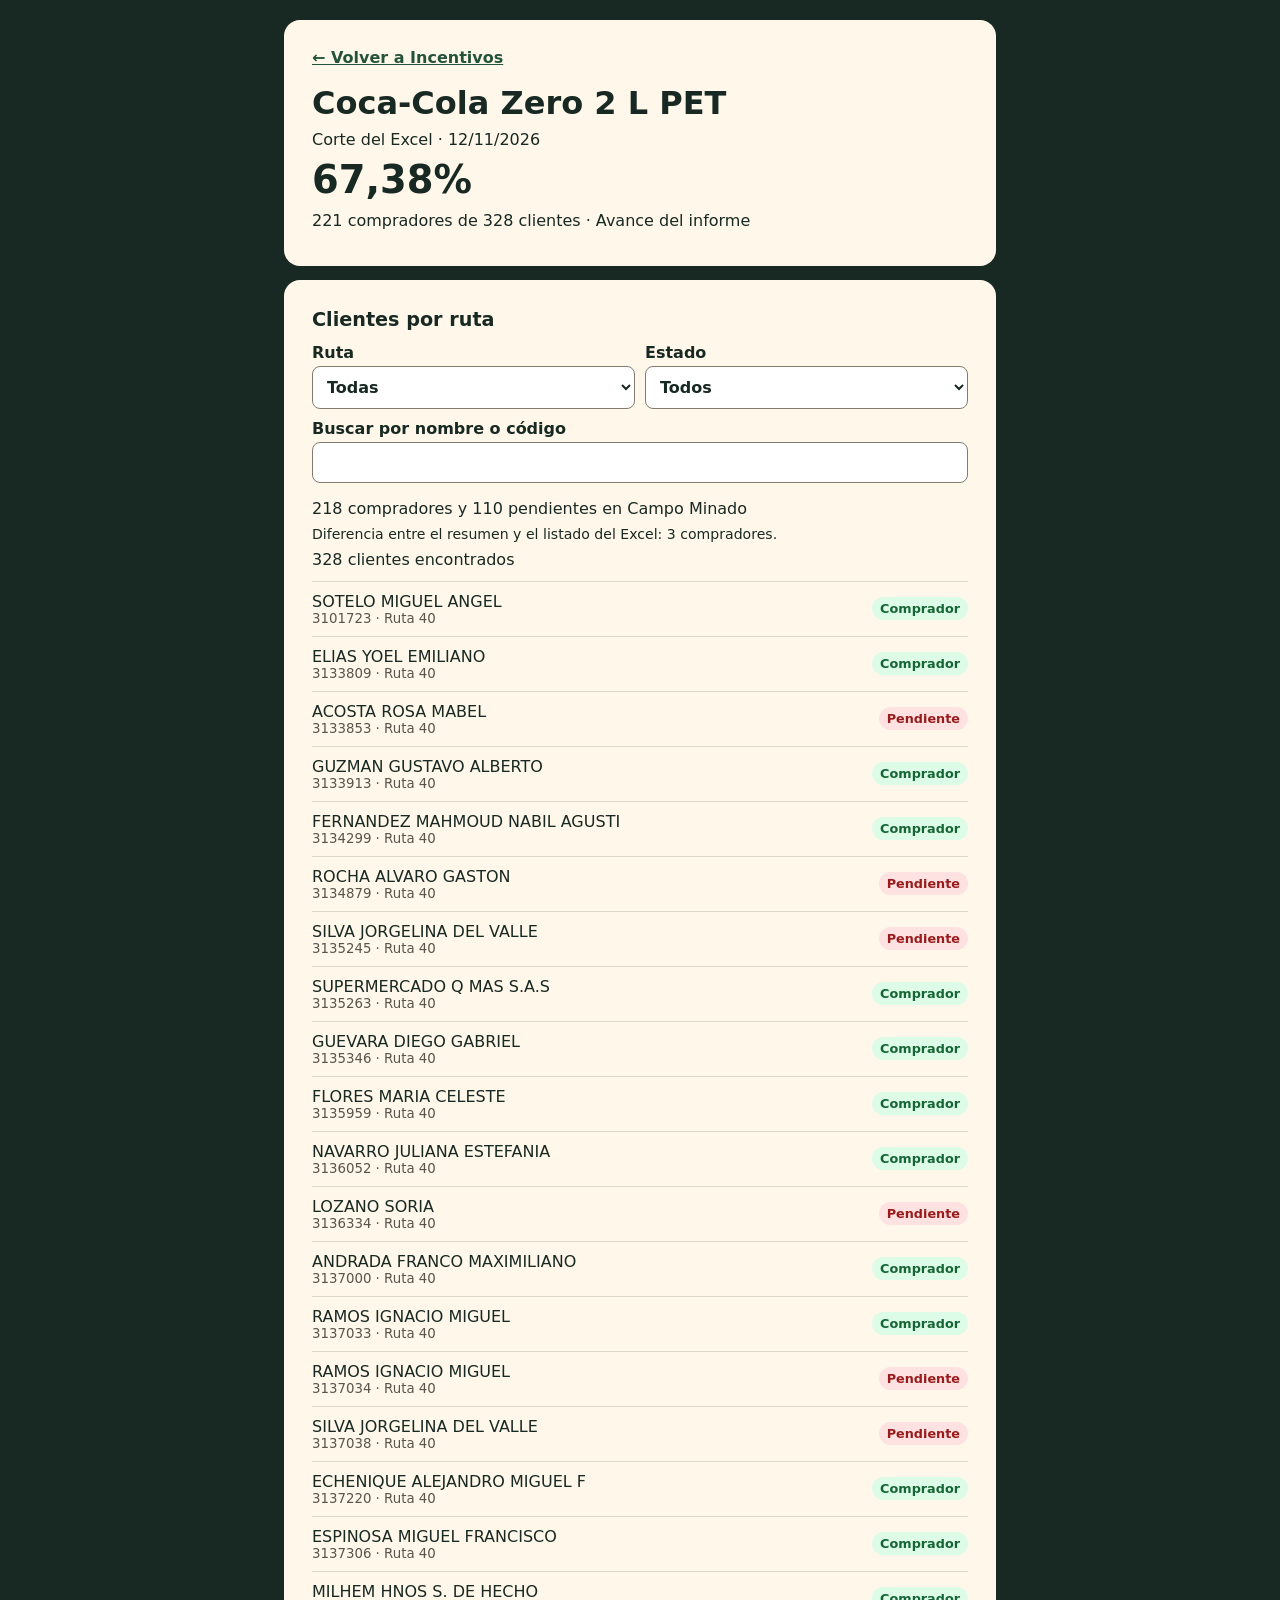
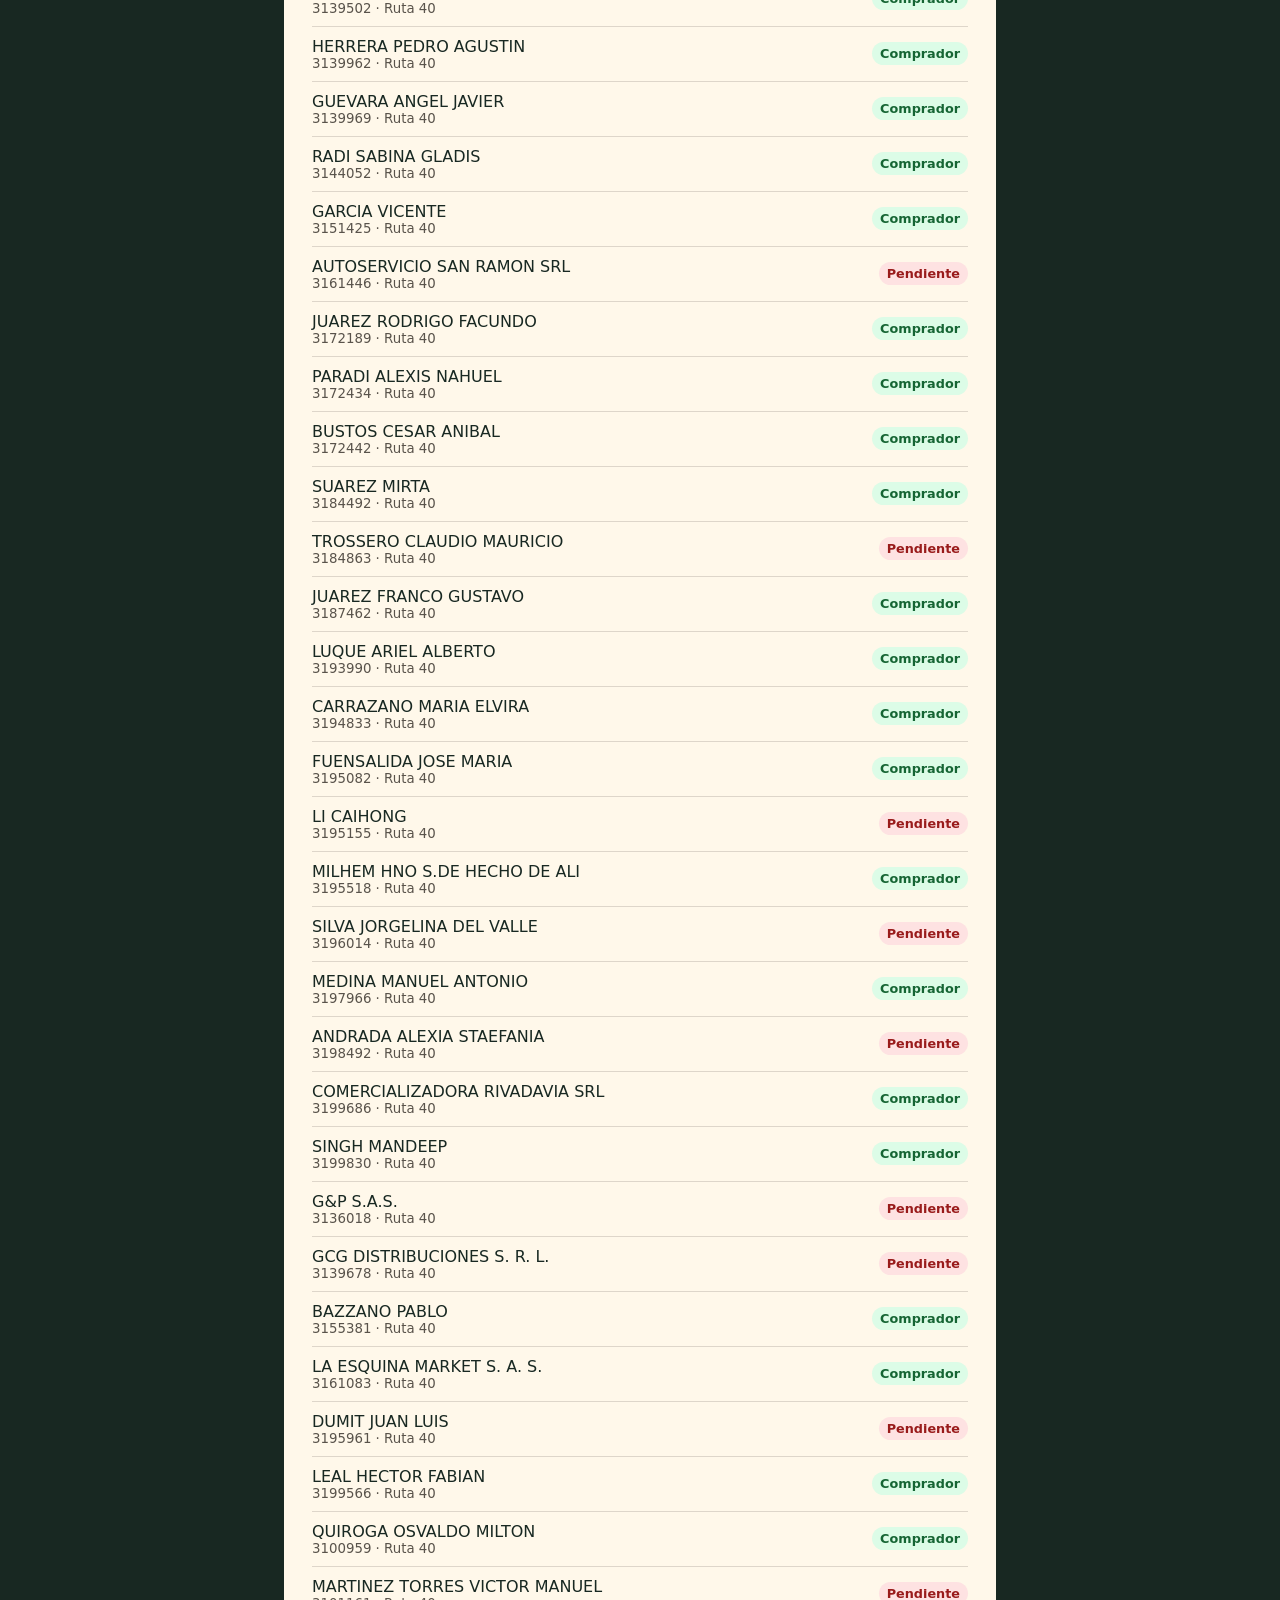
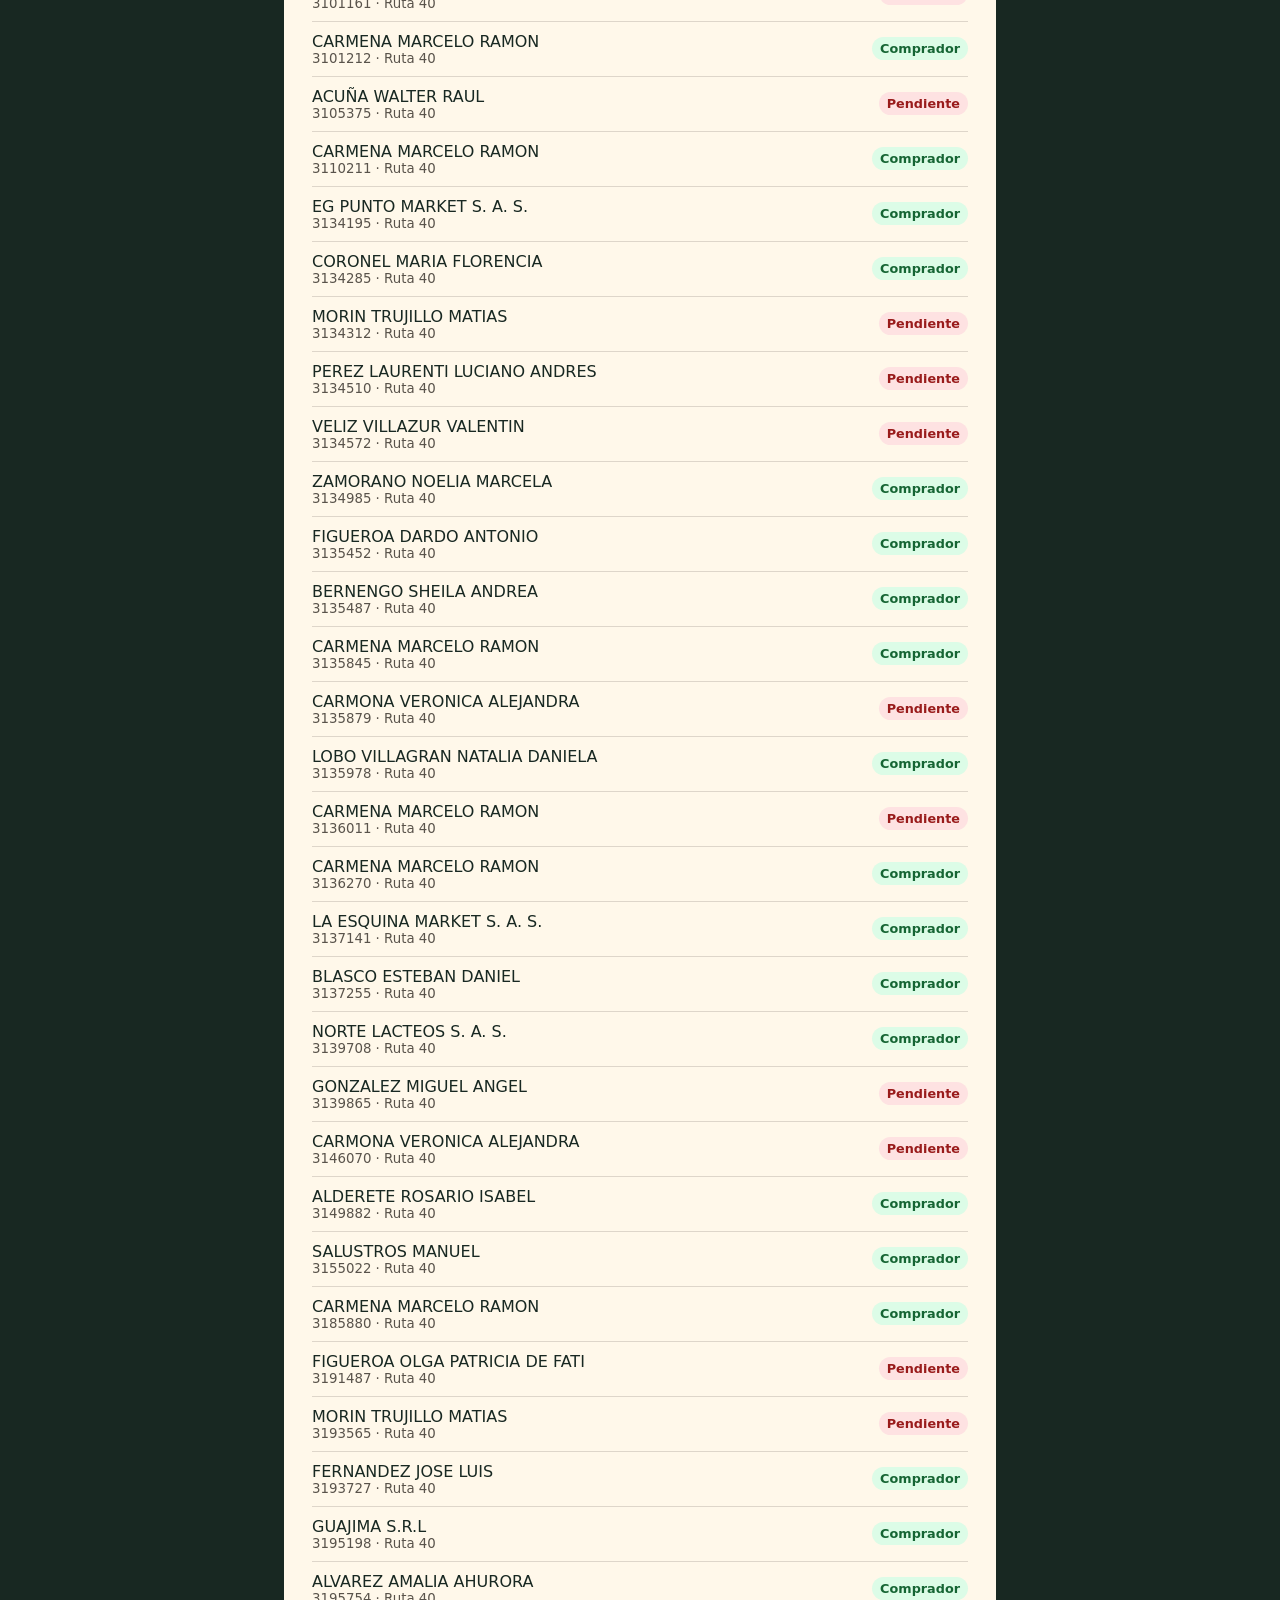
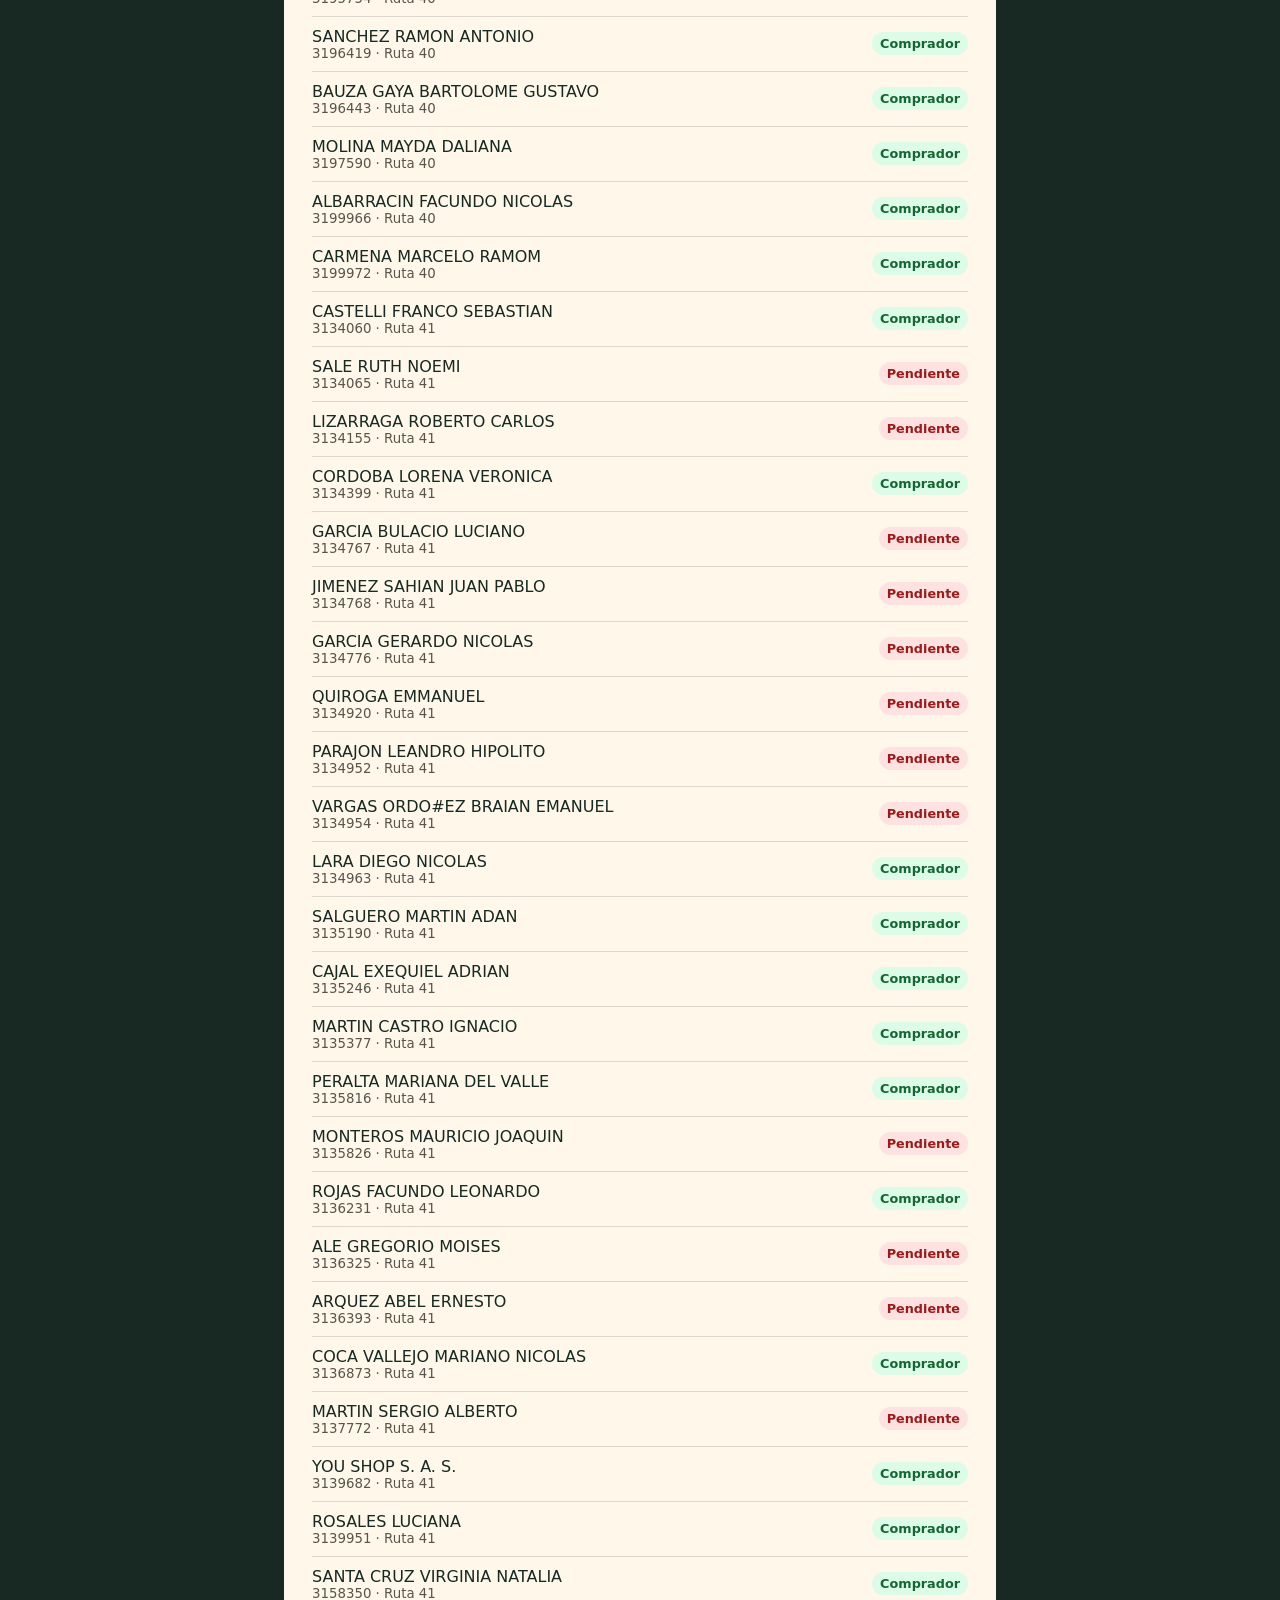
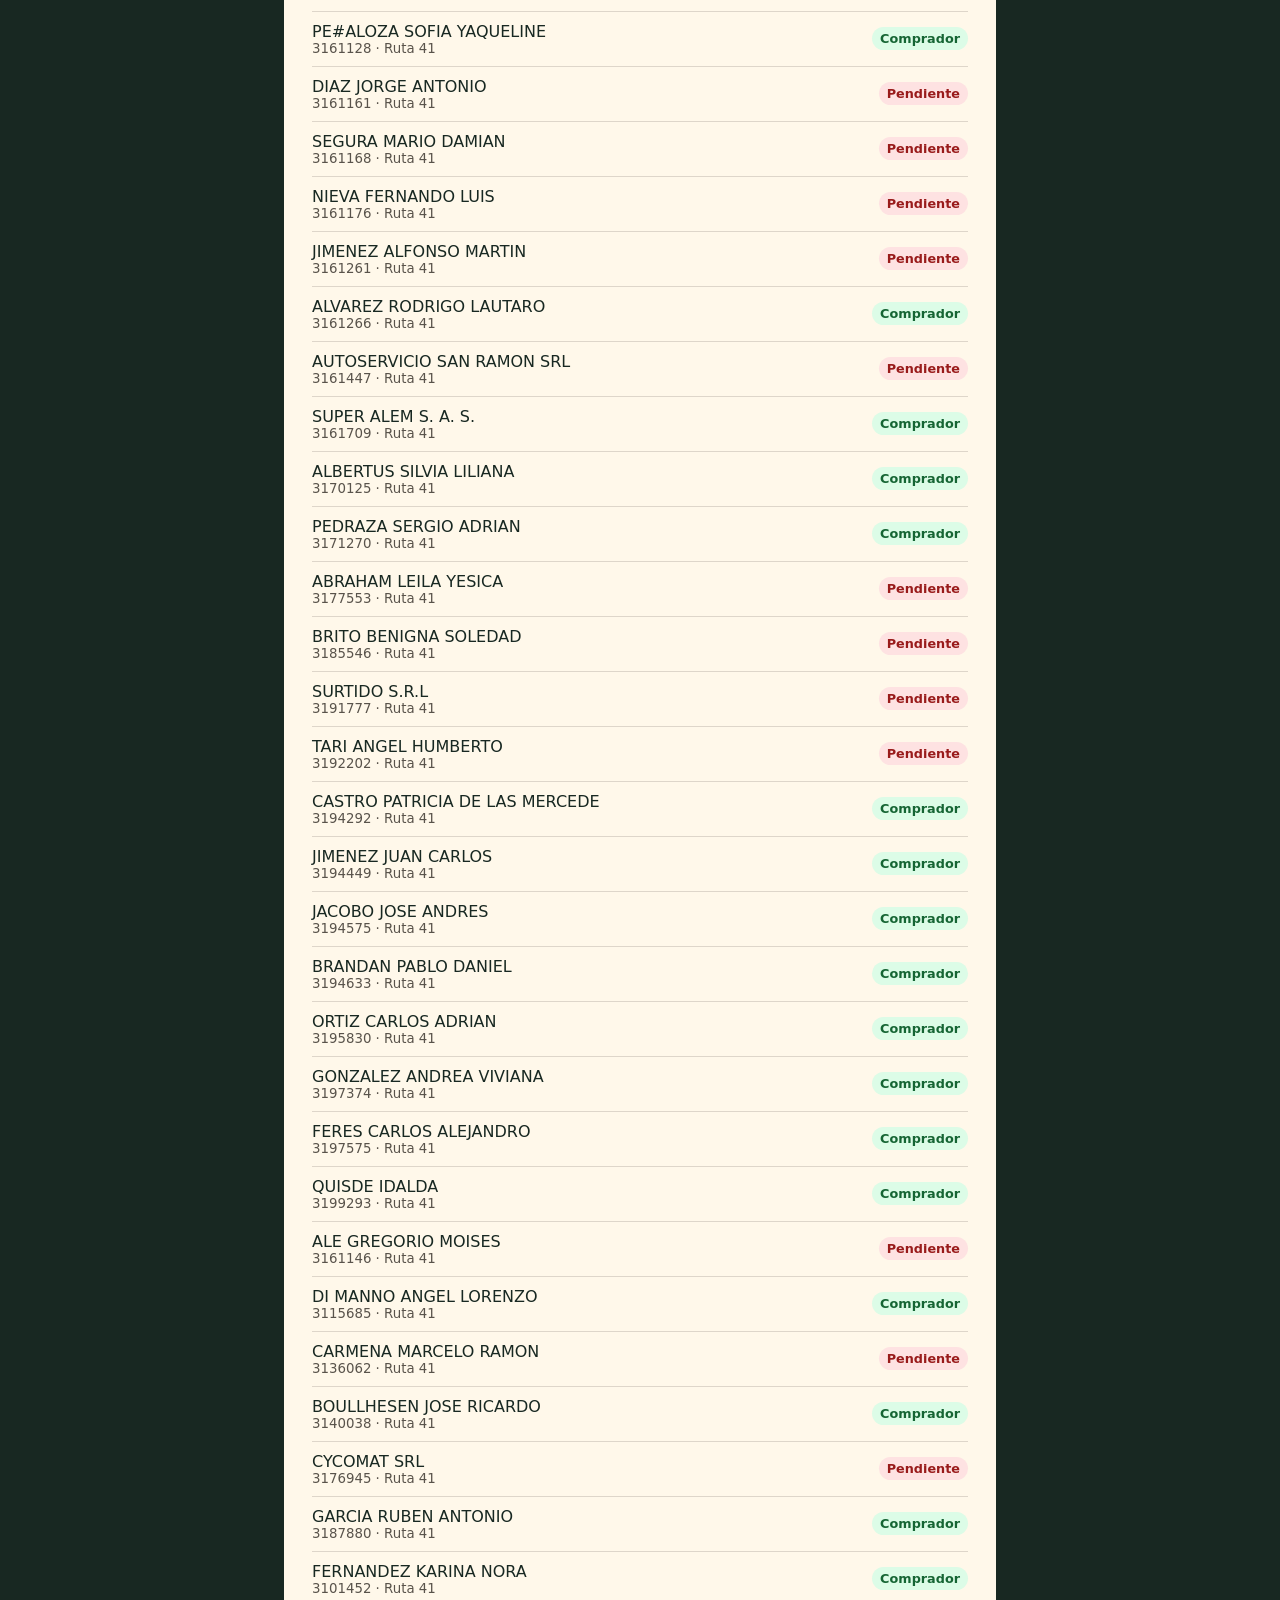
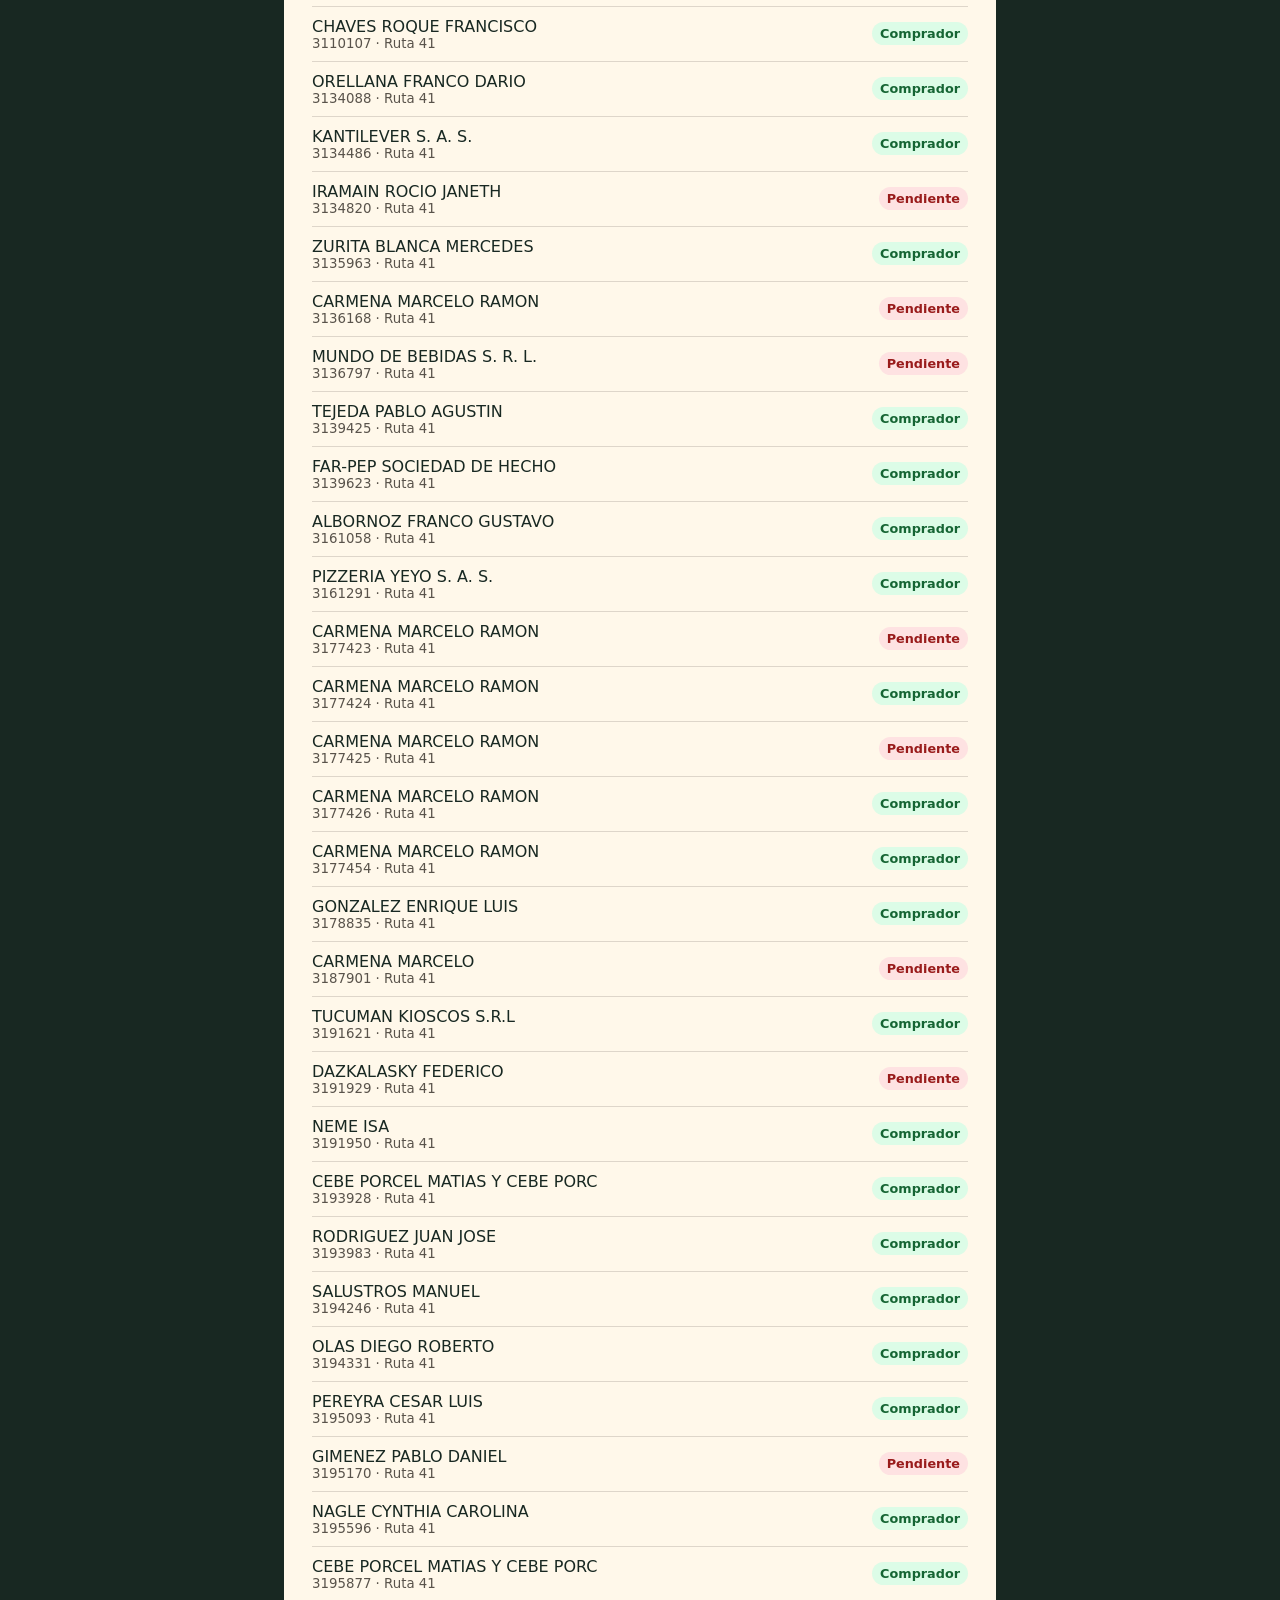
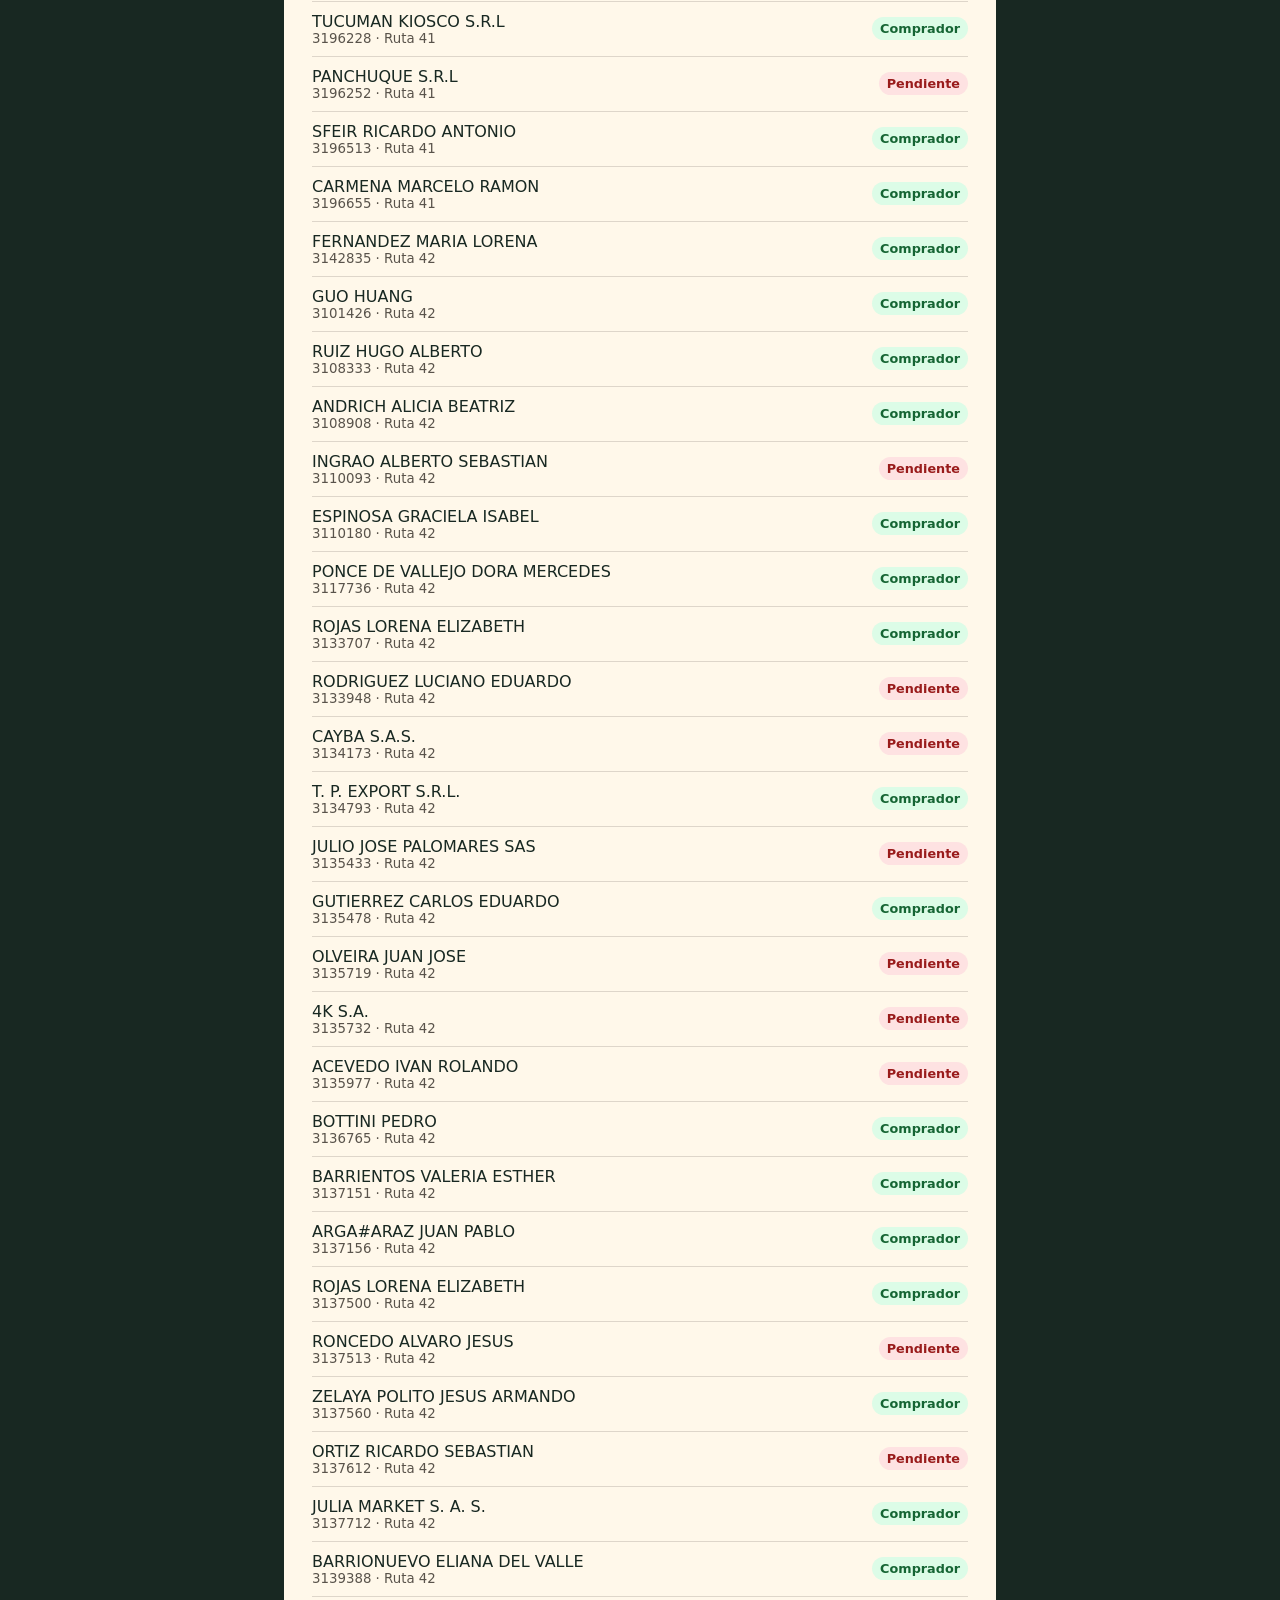
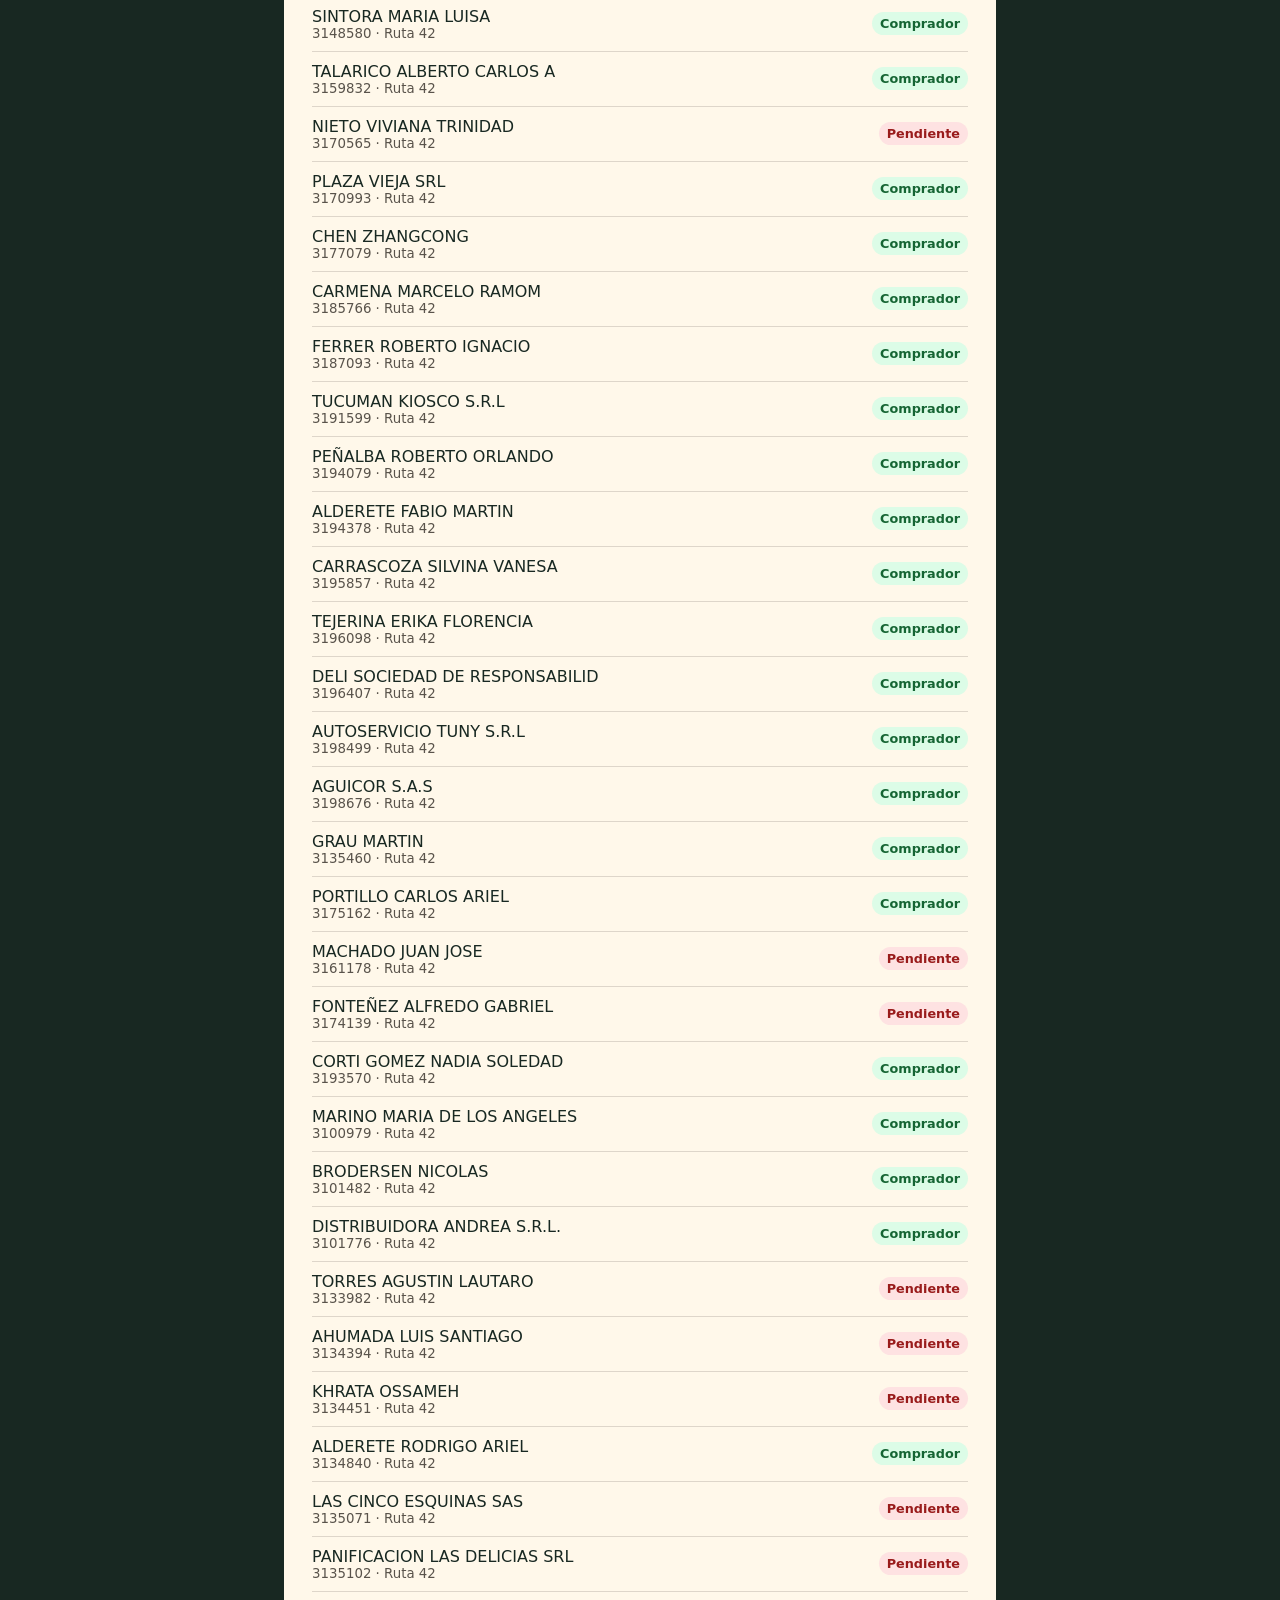
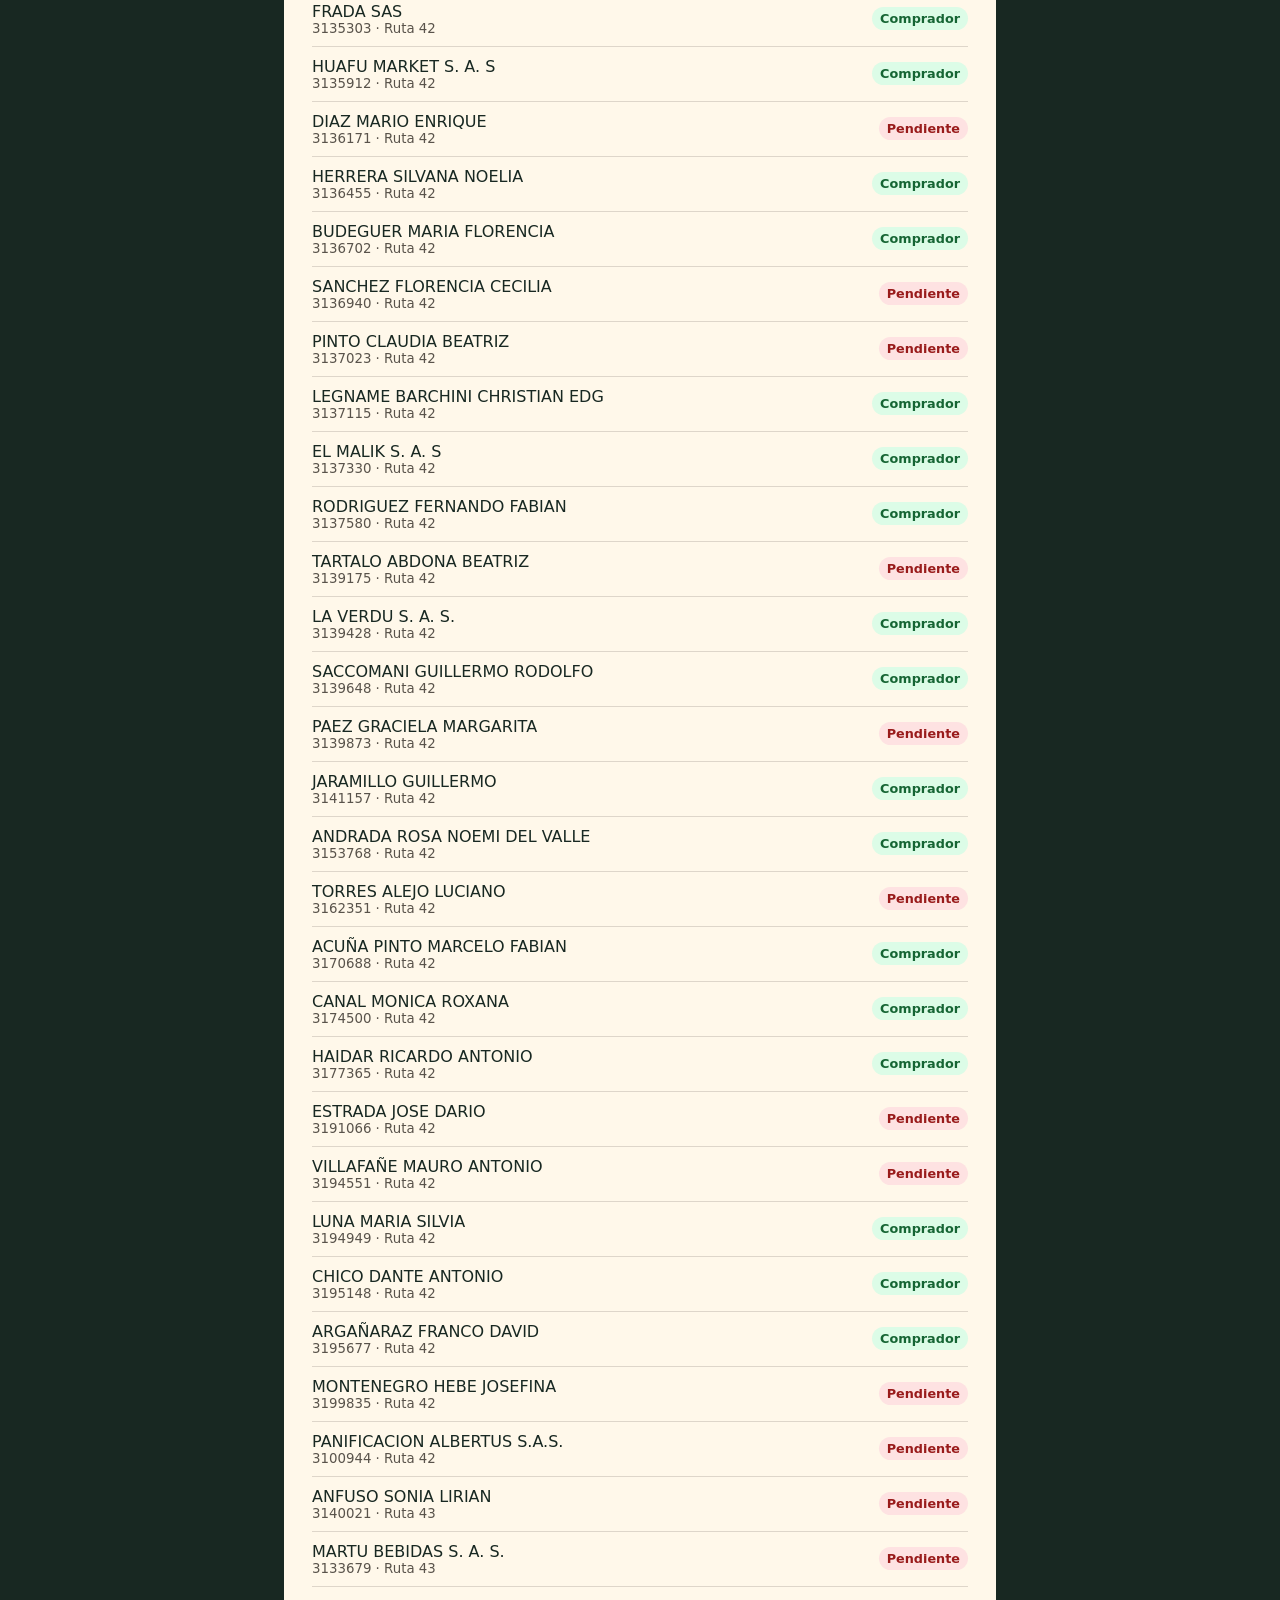
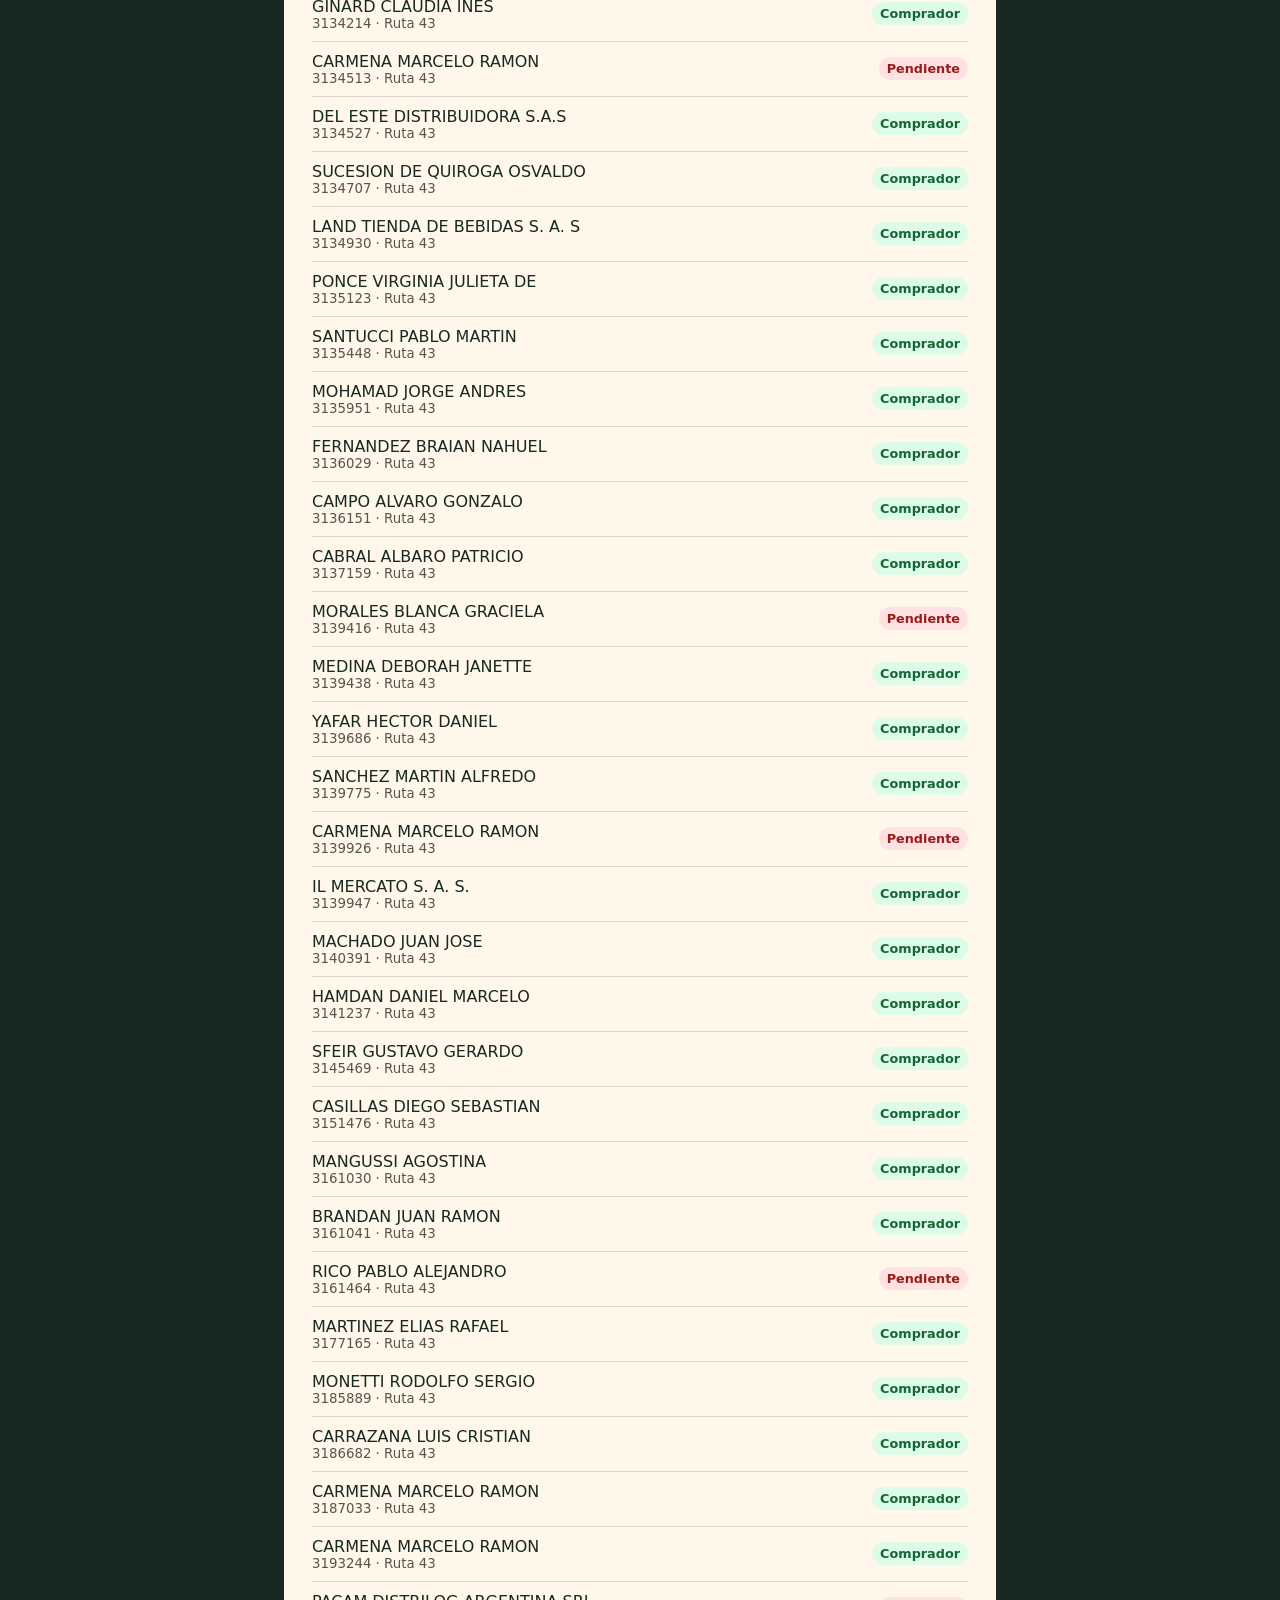
==== cobertura-zero.html @ 15b9c6be "Agregar cobertura Coca-Cola Zero 2 L PET por ruta y cliente" ====
<!doctype html>
<html lang="es-AR">
<head>
<meta charset="utf-8">
<meta name="viewport" content="width=device-width, initial-scale=1">
<title>Cobertura Coca-Cola Zero 2 L PET</title>
<meta name="theme-color" content="#182822">
<style>
* { box-sizing: border-box; }
body { margin: 0; background: #182822; color: #182822; font: 16px system-ui, sans-serif; }
main { max-width: 740px; margin: auto; padding: 20px 14px; }
header, section { padding: clamp(16px, 4vw, 28px); border-radius: 16px; background: #fff8ea; margin-bottom: 14px; }
a { color: #24533b; font-weight: 700; }
h1 { margin: 18px 0 6px; line-height: 1.15; }
h2 { margin: 0 0 12px; font-size: 1.2rem; }
p { margin: 8px 0; }
#coverage { font-size: 2.4rem; line-height: 1.2; font-weight: 800; }
.filters { display: grid; grid-template-columns: 1fr 1fr; gap: 10px; margin-bottom: 16px; }
label { display: grid; gap: 4px; font-weight: 600; min-width: 0; }
.search { grid-column: 1 / -1; }
select, input { width: 100%; border: 1px solid #817b70; border-radius: 8px; padding: 10px; background: white; font: inherit; color: inherit; }
ul { padding: 0; margin: 12px 0 0; list-style: none; }
li { display: flex; align-items: center; justify-content: space-between; gap: 8px; padding: 10px 0; border-top: 1px solid #ded6ca; overflow-wrap: anywhere; }
small { display: block; color: #59534b; }
li strong { padding: 4px 8px; border-radius: 20px; font-size: .8rem; }
.buyer { color: #166534; background: #dcfce7; }
.pending { color: #991b1b; background: #fee2e2; }
#difference { font-size: .88rem; }
</style>
</head>
<body>
<main>
<header>
  <a href="./">← Volver a Incentivos</a>
  <h1>Coca-Cola Zero 2 L PET</h1>
  <p id="cutoff"></p>
  <div id="coverage" aria-live="polite"></div>
  <p id="summary"></p>
</header>
<section aria-labelledby="clients-title">
  <h2 id="clients-title">Clientes por ruta</h2>
  <div class="filters">
    <label>Ruta <select id="route"><option value="">Todas</option></select></label>
    <label>Estado <select id="status"><option value="">Todos</option><option value="1">Compradores</option><option value="0">Pendientes</option></select></label>
    <label class="search">Buscar por nombre o código <input id="search" type="search"></label>
  </div>
  <p id="detail"></p>
  <p id="difference"></p>
  <p id="matches" role="status"></p>
  <ul id="clients"></ul>
</section>
</main>
<script type="application/json" id="report">{"corte":"12/11/2026","rutas":{"40":[82,59],"41":[86,53],"42":[81,54],"43":[79,55]},"clientes":[["40","3101723","SOTELO MIGUEL ANGEL",1],["40","3133809","ELIAS YOEL EMILIANO",1],["40","3133853","ACOSTA ROSA MABEL",0],["40","3133913","GUZMAN GUSTAVO ALBERTO",1],["40","3134299","FERNANDEZ MAHMOUD NABIL AGUSTI",1],["40","3134879","ROCHA ALVARO GASTON",0],["40","3135245","SILVA JORGELINA DEL VALLE",0],["40","3135263","SUPERMERCADO Q MAS S.A.S",1],["40","3135346","GUEVARA DIEGO GABRIEL",1],["40","3135959","FLORES MARIA CELESTE",1],["40","3136052","NAVARRO JULIANA ESTEFANIA",1],["40","3136334","LOZANO SORIA",0],["40","3137000","ANDRADA FRANCO MAXIMILIANO",1],["40","3137033","RAMOS IGNACIO MIGUEL",1],["40","3137034","RAMOS IGNACIO MIGUEL",0],["40","3137038","SILVA JORGELINA DEL VALLE",0],["40","3137220","ECHENIQUE ALEJANDRO MIGUEL F",1],["40","3137306","ESPINOSA MIGUEL FRANCISCO",1],["40","3139502","MILHEM HNOS S. DE HECHO",1],["40","3139962","HERRERA PEDRO AGUSTIN",1],["40","3139969","GUEVARA ANGEL JAVIER",1],["40","3144052","RADI SABINA GLADIS",1],["40","3151425","GARCIA VICENTE",1],["40","3161446","AUTOSERVICIO SAN RAMON SRL",0],["40","3172189","JUAREZ RODRIGO FACUNDO",1],["40","3172434","PARADI ALEXIS NAHUEL",1],["40","3172442","BUSTOS CESAR ANIBAL",1],["40","3184492","SUAREZ MIRTA",1],["40","3184863","TROSSERO CLAUDIO MAURICIO",0],["40","3187462","JUAREZ FRANCO GUSTAVO",1],["40","3193990","LUQUE ARIEL ALBERTO",1],["40","3194833","CARRAZANO MARIA ELVIRA",1],["40","3195082","FUENSALIDA JOSE MARIA",1],["40","3195155","LI CAIHONG",0],["40","3195518","MILHEM HNO S.DE HECHO DE ALI",1],["40","3196014","SILVA JORGELINA DEL VALLE",0],["40","3197966","MEDINA MANUEL ANTONIO",1],["40","3198492","ANDRADA ALEXIA STAEFANIA",0],["40","3199686","COMERCIALIZADORA RIVADAVIA SRL",1],["40","3199830","SINGH MANDEEP",1],["40","3136018","G&P S.A.S.",0],["40","3139678","GCG DISTRIBUCIONES S. R. L.",0],["40","3155381","BAZZANO PABLO",1],["40","3161083","LA ESQUINA MARKET S. A. S.",1],["40","3195961","DUMIT JUAN LUIS",0],["40","3199566","LEAL HECTOR FABIAN",1],["40","3100959","QUIROGA OSVALDO MILTON",1],["40","3101161","MARTINEZ TORRES VICTOR MANUEL",0],["40","3101212","CARMENA MARCELO RAMON",1],["40","3105375","ACUÑA WALTER RAUL",0],["40","3110211","CARMENA MARCELO RAMON",1],["40","3134195","EG PUNTO MARKET S. A. S.",1],["40","3134285","CORONEL MARIA FLORENCIA",1],["40","3134312","MORIN TRUJILLO MATIAS",0],["40","3134510","PEREZ LAURENTI LUCIANO ANDRES",0],["40","3134572","VELIZ VILLAZUR VALENTIN",0],["40","3134985","ZAMORANO NOELIA MARCELA",1],["40","3135452","FIGUEROA DARDO ANTONIO",1],["40","3135487","BERNENGO SHEILA ANDREA",1],["40","3135845","CARMENA MARCELO RAMON",1],["40","3135879","CARMONA VERONICA ALEJANDRA",0],["40","3135978","LOBO VILLAGRAN NATALIA DANIELA",1],["40","3136011","CARMENA MARCELO RAMON",0],["40","3136270","CARMENA MARCELO RAMON",1],["40","3137141","LA ESQUINA MARKET S. A. S.",1],["40","3137255","BLASCO ESTEBAN DANIEL",1],["40","3139708","NORTE LACTEOS S. A. S.",1],["40","3139865","GONZALEZ MIGUEL ANGEL",0],["40","3146070","CARMONA VERONICA ALEJANDRA",0],["40","3149882","ALDERETE ROSARIO ISABEL",1],["40","3155022","SALUSTROS MANUEL",1],["40","3185880","CARMENA MARCELO RAMON",1],["40","3191487","FIGUEROA OLGA PATRICIA DE FATI",0],["40","3193565","MORIN TRUJILLO MATIAS",0],["40","3193727","FERNANDEZ JOSE LUIS",1],["40","3195198","GUAJIMA S.R.L",1],["40","3195754","ALVAREZ AMALIA AHURORA",1],["40","3196419","SANCHEZ RAMON ANTONIO",1],["40","3196443","BAUZA GAYA BARTOLOME GUSTAVO",1],["40","3197590","MOLINA MAYDA DALIANA",1],["40","3199966","ALBARRACIN FACUNDO NICOLAS",1],["40","3199972","CARMENA MARCELO RAMOM",1],["41","3134060","CASTELLI FRANCO SEBASTIAN",1],["41","3134065","SALE RUTH NOEMI",0],["41","3134155","LIZARRAGA ROBERTO CARLOS",0],["41","3134399","CORDOBA LORENA VERONICA",1],["41","3134767","GARCIA BULACIO LUCIANO",0],["41","3134768","JIMENEZ SAHIAN JUAN PABLO",0],["41","3134776","GARCIA GERARDO NICOLAS",0],["41","3134920","QUIROGA EMMANUEL",0],["41","3134952","PARAJON LEANDRO HIPOLITO",0],["41","3134954","VARGAS ORDO#EZ BRAIAN EMANUEL",0],["41","3134963","LARA DIEGO NICOLAS",1],["41","3135190","SALGUERO MARTIN ADAN",1],["41","3135246","CAJAL EXEQUIEL ADRIAN",1],["41","3135377","MARTIN CASTRO IGNACIO",1],["41","3135816","PERALTA MARIANA DEL VALLE",1],["41","3135826","MONTEROS MAURICIO JOAQUIN",0],["41","3136231","ROJAS FACUNDO LEONARDO",1],["41","3136325","ALE GREGORIO MOISES",0],["41","3136393","ARQUEZ ABEL ERNESTO",0],["41","3136873","COCA VALLEJO MARIANO NICOLAS",1],["41","3137772","MARTIN SERGIO ALBERTO",0],["41","3139682","YOU SHOP S. A. S.",1],["41","3139951","ROSALES LUCIANA",1],["41","3158350","SANTA CRUZ VIRGINIA NATALIA",1],["41","3161128","PE#ALOZA SOFIA YAQUELINE",1],["41","3161161","DIAZ JORGE ANTONIO",0],["41","3161168","SEGURA MARIO DAMIAN",0],["41","3161176","NIEVA FERNANDO LUIS",0],["41","3161261","JIMENEZ ALFONSO MARTIN",0],["41","3161266","ALVAREZ RODRIGO LAUTARO",1],["41","3161447","AUTOSERVICIO SAN RAMON SRL",0],["41","3161709","SUPER ALEM S. A. S.",1],["41","3170125","ALBERTUS SILVIA LILIANA",1],["41","3171270","PEDRAZA SERGIO ADRIAN",1],["41","3177553","ABRAHAM LEILA YESICA",0],["41","3185546","BRITO BENIGNA SOLEDAD",0],["41","3191777","SURTIDO S.R.L",0],["41","3192202","TARI ANGEL HUMBERTO",0],["41","3194292","CASTRO PATRICIA DE LAS MERCEDE",1],["41","3194449","JIMENEZ JUAN CARLOS",1],["41","3194575","JACOBO JOSE ANDRES",1],["41","3194633","BRANDAN PABLO DANIEL",1],["41","3195830","ORTIZ CARLOS ADRIAN",1],["41","3197374","GONZALEZ ANDREA VIVIANA",1],["41","3197575","FERES CARLOS ALEJANDRO",1],["41","3199293","QUISDE IDALDA",1],["41","3161146","ALE GREGORIO MOISES",0],["41","3115685","DI MANNO ANGEL LORENZO",1],["41","3136062","CARMENA MARCELO RAMON",0],["41","3140038","BOULLHESEN JOSE RICARDO",1],["41","3176945","CYCOMAT SRL",0],["41","3187880","GARCIA RUBEN ANTONIO",1],["41","3101452","FERNANDEZ KARINA NORA",1],["41","3110107","CHAVES ROQUE FRANCISCO",1],["41","3134088","ORELLANA FRANCO DARIO",1],["41","3134486","KANTILEVER S. A. S.",1],["41","3134820","IRAMAIN ROCIO JANETH",0],["41","3135963","ZURITA BLANCA MERCEDES",1],["41","3136168","CARMENA MARCELO RAMON",0],["41","3136797","MUNDO DE BEBIDAS S. R. L.",0],["41","3139425","TEJEDA PABLO AGUSTIN",1],["41","3139623","FAR-PEP SOCIEDAD DE HECHO",1],["41","3161058","ALBORNOZ FRANCO GUSTAVO",1],["41","3161291","PIZZERIA YEYO S. A. S.",1],["41","3177423","CARMENA MARCELO RAMON",0],["41","3177424","CARMENA MARCELO RAMON",1],["41","3177425","CARMENA MARCELO RAMON",0],["41","3177426","CARMENA MARCELO RAMON",1],["41","3177454","CARMENA MARCELO RAMON",1],["41","3178835","GONZALEZ ENRIQUE LUIS",1],["41","3187901","CARMENA MARCELO",0],["41","3191621","TUCUMAN KIOSCOS S.R.L",1],["41","3191929","DAZKALASKY FEDERICO",0],["41","3191950","NEME ISA",1],["41","3193928","CEBE PORCEL MATIAS Y CEBE PORC",1],["41","3193983","RODRIGUEZ JUAN JOSE",1],["41","3194246","SALUSTROS MANUEL",1],["41","3194331","OLAS DIEGO ROBERTO",1],["41","3195093","PEREYRA CESAR LUIS",1],["41","3195170","GIMENEZ  PABLO DANIEL",0],["41","3195596","NAGLE CYNTHIA CAROLINA",1],["41","3195877","CEBE PORCEL MATIAS Y CEBE PORC",1],["41","3196228","TUCUMAN KIOSCO S.R.L",1],["41","3196252","PANCHUQUE S.R.L",0],["41","3196513","SFEIR RICARDO ANTONIO",1],["41","3196655","CARMENA MARCELO RAMON",1],["42","3142835","FERNANDEZ MARIA LORENA",1],["42","3101426","GUO HUANG",1],["42","3108333","RUIZ HUGO ALBERTO",1],["42","3108908","ANDRICH ALICIA BEATRIZ",1],["42","3110093","INGRAO ALBERTO SEBASTIAN",0],["42","3110180","ESPINOSA GRACIELA ISABEL",1],["42","3117736","PONCE DE VALLEJO DORA MERCEDES",1],["42","3133707","ROJAS LORENA ELIZABETH",1],["42","3133948","RODRIGUEZ LUCIANO EDUARDO",0],["42","3134173","CAYBA S.A.S.",0],["42","3134793","T. P. EXPORT S.R.L.",1],["42","3135433","JULIO JOSE PALOMARES SAS",0],["42","3135478","GUTIERREZ CARLOS EDUARDO",1],["42","3135719","OLVEIRA JUAN JOSE",0],["42","3135732","4K S.A.",0],["42","3135977","ACEVEDO IVAN ROLANDO",0],["42","3136765","BOTTINI PEDRO",1],["42","3137151","BARRIENTOS VALERIA ESTHER",1],["42","3137156","ARGA#ARAZ JUAN PABLO",1],["42","3137500","ROJAS LORENA ELIZABETH",1],["42","3137513","RONCEDO ALVARO JESUS",0],["42","3137560","ZELAYA POLITO JESUS ARMANDO",1],["42","3137612","ORTIZ RICARDO SEBASTIAN",0],["42","3137712","JULIA MARKET S. A. S.",1],["42","3139388","BARRIONUEVO ELIANA DEL VALLE",1],["42","3148580","SINTORA MARIA LUISA",1],["42","3159832","TALARICO ALBERTO CARLOS A",1],["42","3170565","NIETO VIVIANA TRINIDAD",0],["42","3170993","PLAZA VIEJA SRL",1],["42","3177079","CHEN ZHANGCONG",1],["42","3185766","CARMENA MARCELO RAMOM",1],["42","3187093","FERRER ROBERTO IGNACIO",1],["42","3191599","TUCUMAN KIOSCO S.R.L",1],["42","3194079","PEÑALBA ROBERTO ORLANDO",1],["42","3194378","ALDERETE FABIO MARTIN",1],["42","3195857","CARRASCOZA SILVINA VANESA",1],["42","3196098","TEJERINA ERIKA FLORENCIA",1],["42","3196407","DELI SOCIEDAD DE RESPONSABILID",1],["42","3198499","AUTOSERVICIO TUNY S.R.L",1],["42","3198676","AGUICOR S.A.S",1],["42","3135460","GRAU MARTIN",1],["42","3175162","PORTILLO CARLOS ARIEL",1],["42","3161178","MACHADO JUAN JOSE",0],["42","3174139","FONTEÑEZ ALFREDO GABRIEL",0],["42","3193570","CORTI GOMEZ NADIA SOLEDAD",1],["42","3100979","MARINO MARIA DE LOS ANGELES",1],["42","3101482","BRODERSEN NICOLAS",1],["42","3101776","DISTRIBUIDORA ANDREA S.R.L.",1],["42","3133982","TORRES AGUSTIN LAUTARO",0],["42","3134394","AHUMADA LUIS SANTIAGO",0],["42","3134451","KHRATA OSSAMEH",0],["42","3134840","ALDERETE RODRIGO ARIEL",1],["42","3135071","LAS CINCO ESQUINAS SAS",0],["42","3135102","PANIFICACION LAS DELICIAS SRL",0],["42","3135303","FRADA SAS",1],["42","3135912","HUAFU MARKET S. A. S",1],["42","3136171","DIAZ MARIO ENRIQUE",0],["42","3136455","HERRERA SILVANA NOELIA",1],["42","3136702","BUDEGUER MARIA FLORENCIA",1],["42","3136940","SANCHEZ FLORENCIA CECILIA",0],["42","3137023","PINTO CLAUDIA BEATRIZ",0],["42","3137115","LEGNAME BARCHINI CHRISTIAN EDG",1],["42","3137330","EL MALIK S. A. S",1],["42","3137580","RODRIGUEZ FERNANDO FABIAN",1],["42","3139175","TARTALO ABDONA BEATRIZ",0],["42","3139428","LA VERDU S. A. S.",1],["42","3139648","SACCOMANI GUILLERMO RODOLFO",1],["42","3139873","PAEZ GRACIELA MARGARITA",0],["42","3141157","JARAMILLO GUILLERMO",1],["42","3153768","ANDRADA ROSA NOEMI DEL VALLE",1],["42","3162351","TORRES ALEJO LUCIANO",0],["42","3170688","ACUÑA PINTO MARCELO FABIAN",1],["42","3174500","CANAL MONICA ROXANA",1],["42","3177365","HAIDAR RICARDO ANTONIO",1],["42","3191066","ESTRADA JOSE DARIO",0],["42","3194551","VILLAFAÑE MAURO ANTONIO",0],["42","3194949","LUNA MARIA SILVIA",1],["42","3195148","CHICO DANTE ANTONIO",1],["42","3195677","ARGAÑARAZ FRANCO DAVID",1],["42","3199835","MONTENEGRO HEBE JOSEFINA",0],["42","3100944","PANIFICACION ALBERTUS S.A.S.",0],["43","3140021","ANFUSO SONIA LIRIAN",0],["43","3133679","MARTU BEBIDAS S. A. S.",0],["43","3134214","GINARD CLAUDIA INES",1],["43","3134513","CARMENA MARCELO RAMON",0],["43","3134527","DEL ESTE DISTRIBUIDORA S.A.S",1],["43","3134707","SUCESION DE QUIROGA OSVALDO",1],["43","3134930","LAND TIENDA DE BEBIDAS S. A. S",1],["43","3135123","PONCE VIRGINIA JULIETA DE",1],["43","3135448","SANTUCCI PABLO MARTIN",1],["43","3135951","MOHAMAD JORGE ANDRES",1],["43","3136029","FERNANDEZ BRAIAN NAHUEL",1],["43","3136151","CAMPO ALVARO GONZALO",1],["43","3137159","CABRAL ALBARO PATRICIO",1],["43","3139416","MORALES BLANCA GRACIELA",0],["43","3139438","MEDINA DEBORAH JANETTE",1],["43","3139686","YAFAR HECTOR DANIEL",1],["43","3139775","SANCHEZ MARTIN ALFREDO",1],["43","3139926","CARMENA MARCELO RAMON",0],["43","3139947","IL MERCATO S. A. S.",1],["43","3140391","MACHADO JUAN JOSE",1],["43","3141237","HAMDAN DANIEL MARCELO",1],["43","3145469","SFEIR GUSTAVO GERARDO",1],["43","3151476","CASILLAS DIEGO SEBASTIAN",1],["43","3161030","MANGUSSI AGOSTINA",1],["43","3161041","BRANDAN JUAN RAMON",1],["43","3161464","RICO PABLO ALEJANDRO",0],["43","3177165","MARTINEZ ELIAS RAFAEL",1],["43","3185889","MONETTI RODOLFO SERGIO",1],["43","3186682","CARRAZANA LUIS CRISTIAN",1],["43","3187033","CARMENA MARCELO RAMON",1],["43","3193244","CARMENA MARCELO RAMON",1],["43","3194531","PACAM DISTRILOG ARGENTINA SRL",0],["43","3194733","AUTOSERVICIO SAN RAMON S.R.L",0],["43","3195008","GARCIA RICARDO HECTOR",1],["43","3195553","MOYANO GABRIEL ALEJANDRO",1],["43","3195888","FAGUMA S.R.L",1],["43","3196265","LAZZARANO CLAUDIA NOEMI",1],["43","3197599","GARCIA MAYRA JESUS",0],["43","3199087","TODO PAN S.R.L",0],["43","3199635","CARMENA MARCELO RAMOM",0],["43","3199879","VALOY ANDRES",1],["43","3101445","ARGAÑARAZ MANUEL EDUARDO",1],["43","3101626","OLMEDO WALTER MAXIMILIANO",1],["43","3101737","ZAVALIA HUGO DANIEL",1],["43","3133715","WU LIQING",1],["43","3134150","CORONEL MAURO LEONEL",1],["43","3134286","AGUERO MIRIAN ALICIA",0],["43","3134468","GALVAN PAULA ELISA",0],["43","3134520","MATAS THELMA VANESSA",1],["43","3134907","CORBALAN HUGO GABRIEL",1],["43","3134909","CARABAJAL CINTHYA MILAGROS",1],["43","3135621","RAMIREZ ANTONELLA",1],["43","3135927","SERRANO DANIEL GUSTAVO",0],["43","3135938","VEGA GUSTAVO",1],["43","3136056","BURGOS GLORIA EL VALLE",1],["43","3136088","BRITO BRUNO NAHUEL",1],["43","3136145","SORIA RAMON GREGORIO",1],["43","3136966","ACEVEDO LUZ MARINA",0],["43","3137598","RODRIGUEZ VALLEJO MAYRA GISELL",1],["43","3137730","ALBARRACIN JUAN ALBERTO",1],["43","3139506","MERCADOPLAY SHOP S. A. S.",0],["43","3142720","DIAZ PEDRO OSCAR",1],["43","3161084","NIETO LUCIANA",1],["43","3161364","CARRIZO ROBERTO ANTONIO",1],["43","3161640","RAMOS LUCAS DANIEL ALBERTO",0],["43","3171130","VALIENTE ARMANDO GONZALO",1],["43","3177033","ZHOU MEIZHU",1],["43","3178400","LEAL REINALDO RUBEN",0],["43","3178446","LANDIVAR MANUEL ALEJANDRO",1],["43","3191511","REYNA OSCAR MARIO",0],["43","3195005","TOLEDO CURIA MARIA RENEE",0],["43","3195257","MATAS THELMA VANESSA",0],["43","3198447","VERA CARLOS EDUARDO",1],["43","3198663","LUCE PAN S.R.L",0],["43","3100946","JIMENEZ LAUTARO",0],["43","3136936","CARRERA ROCIO FERNANDA",1],["43","3138850","CARABAJAL HERNAN FRANCO",1],["43","3161611","POLICHE CAROLINA STEFANIA",0],["43","3196471","CARDOZO MARIANELA DAIANA",0]]}</script>
<script>
const byId = id => document.getElementById(id);
const report = JSON.parse(byId("report").textContent);
const route = byId("route");
const status = byId("status");
const search = byId("search");
const percentage = new Intl.NumberFormat("es-AR", { style: "percent", maximumFractionDigits: 2 });
const normalize = value => value.normalize("NFD").replace(/\p{Diacritic}/gu, "").toLowerCase();
byId("cutoff").textContent = "Corte del Excel · " + report.corte;
for (const number of Object.keys(report.rutas)) {
  route.add(new Option("Ruta " + number, number));
}

function render() {
  const selected = route.value;
  const totals = selected ? [report.rutas[selected]] : Object.values(report.rutas);
  const base = totals.reduce((sum, [count]) => sum + count, 0);
  const buyers = totals.reduce((sum, [, count]) => sum + count, 0);
  const clients = report.clientes.filter(row => !selected || row[0] === selected);
  const listedBuyers = clients.filter(row => row[3]).length;
  const difference = buyers - listedBuyers;
  const query = normalize(search.value.trim());
  const matches = clients.filter(([, code, name, bought]) =>
    (!status.value || status.value === String(bought)) &&
    (code.includes(query) || normalize(name).includes(query))
  );
  byId("coverage").textContent = percentage.format(buyers / base);
  byId("summary").textContent = buyers + " compradores de " + base + " clientes · Avance del informe";
  byId("detail").textContent = listedBuyers + " compradores y " + (clients.length - listedBuyers) + " pendientes en Campo Minado";
  byId("difference").textContent = difference
    ? "Diferencia entre el resumen y el listado del Excel: " + difference + " compradores."
    : "";
  byId("matches").textContent = matches.length ? matches.length + " clientes encontrados" : "Sin clientes para este filtro.";
  byId("clients").replaceChildren(...matches.map(([number, code, name, bought]) => {
    const item = document.createElement("li");
    const label = document.createElement("span");
    const meta = document.createElement("small");
    const badge = document.createElement("strong");
    label.textContent = name;
    meta.textContent = code + " · Ruta " + number;
    badge.textContent = bought ? "Comprador" : "Pendiente";
    badge.className = bought ? "buyer" : "pending";
    label.append(meta);
    item.append(label, badge);
    return item;
  }));
}
for (const field of [route, status, search]) field.addEventListener("input", render);
render();
</script>
</body>
</html>
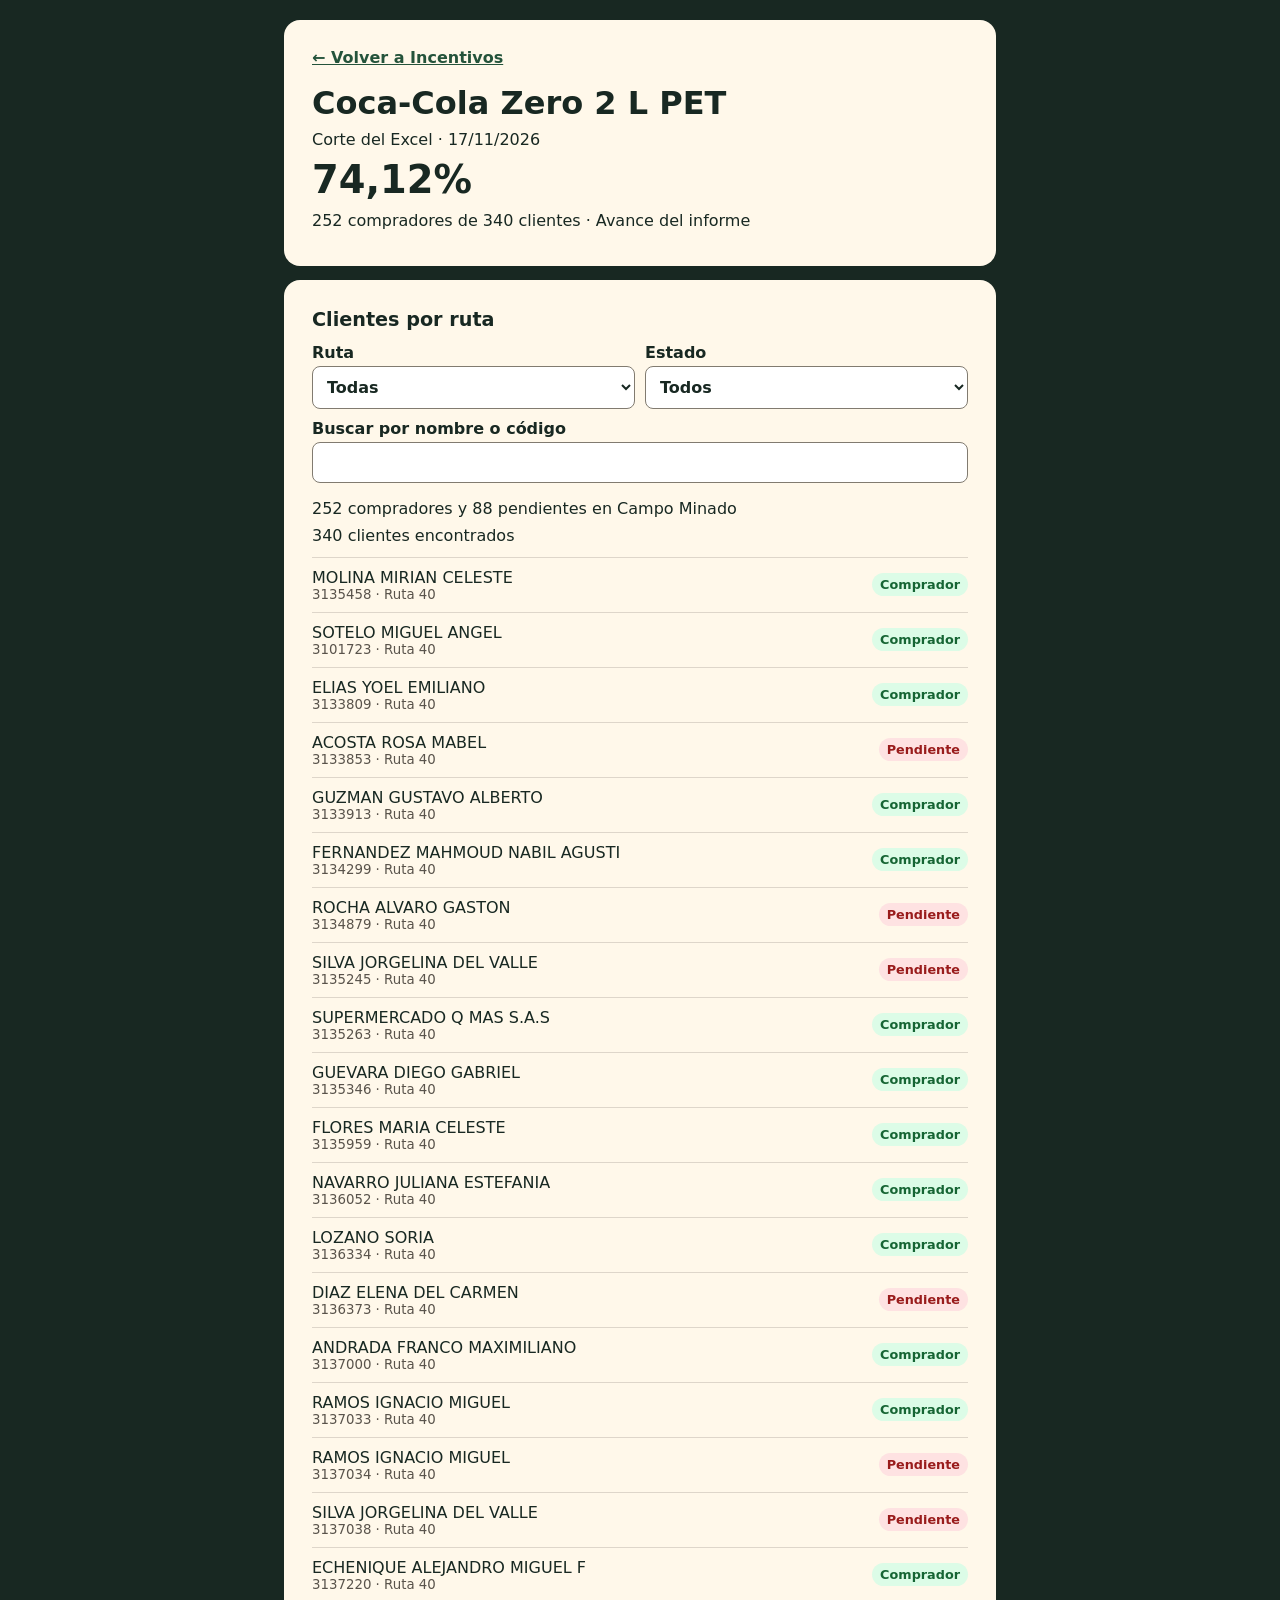
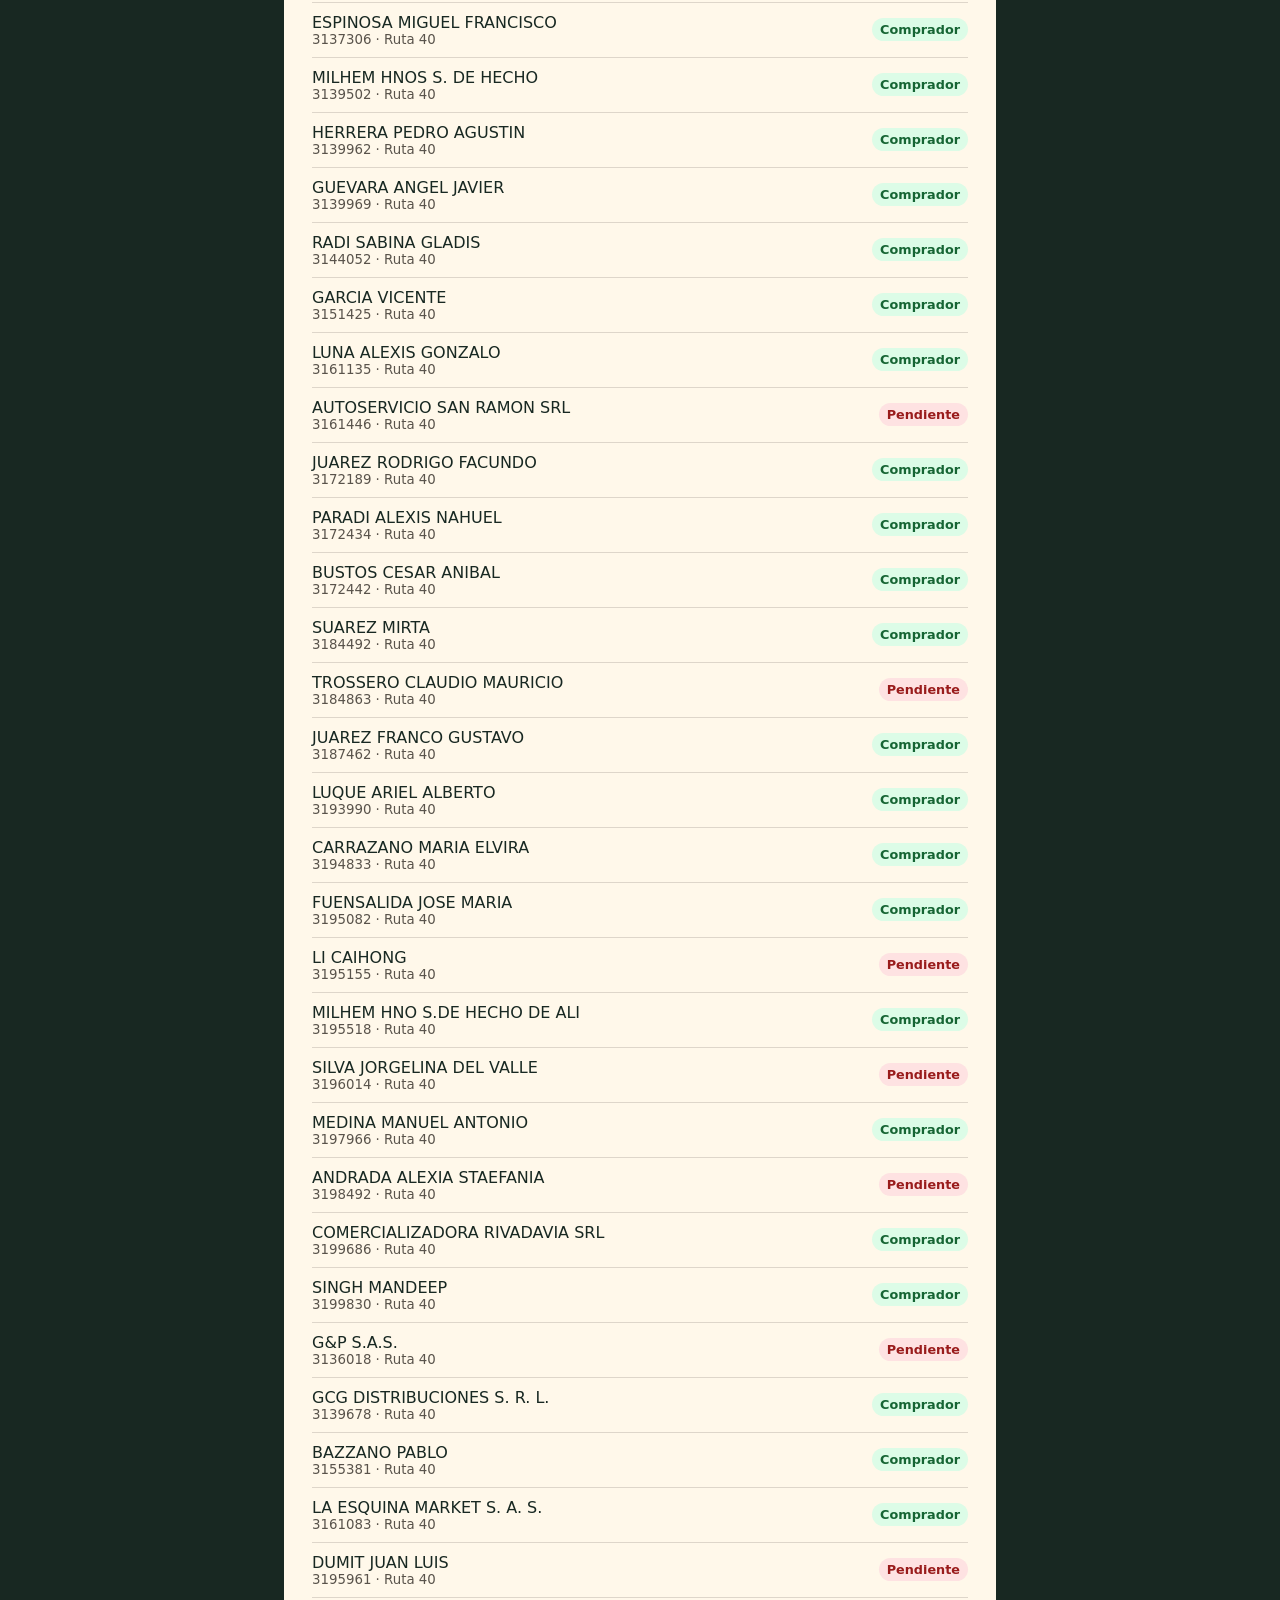
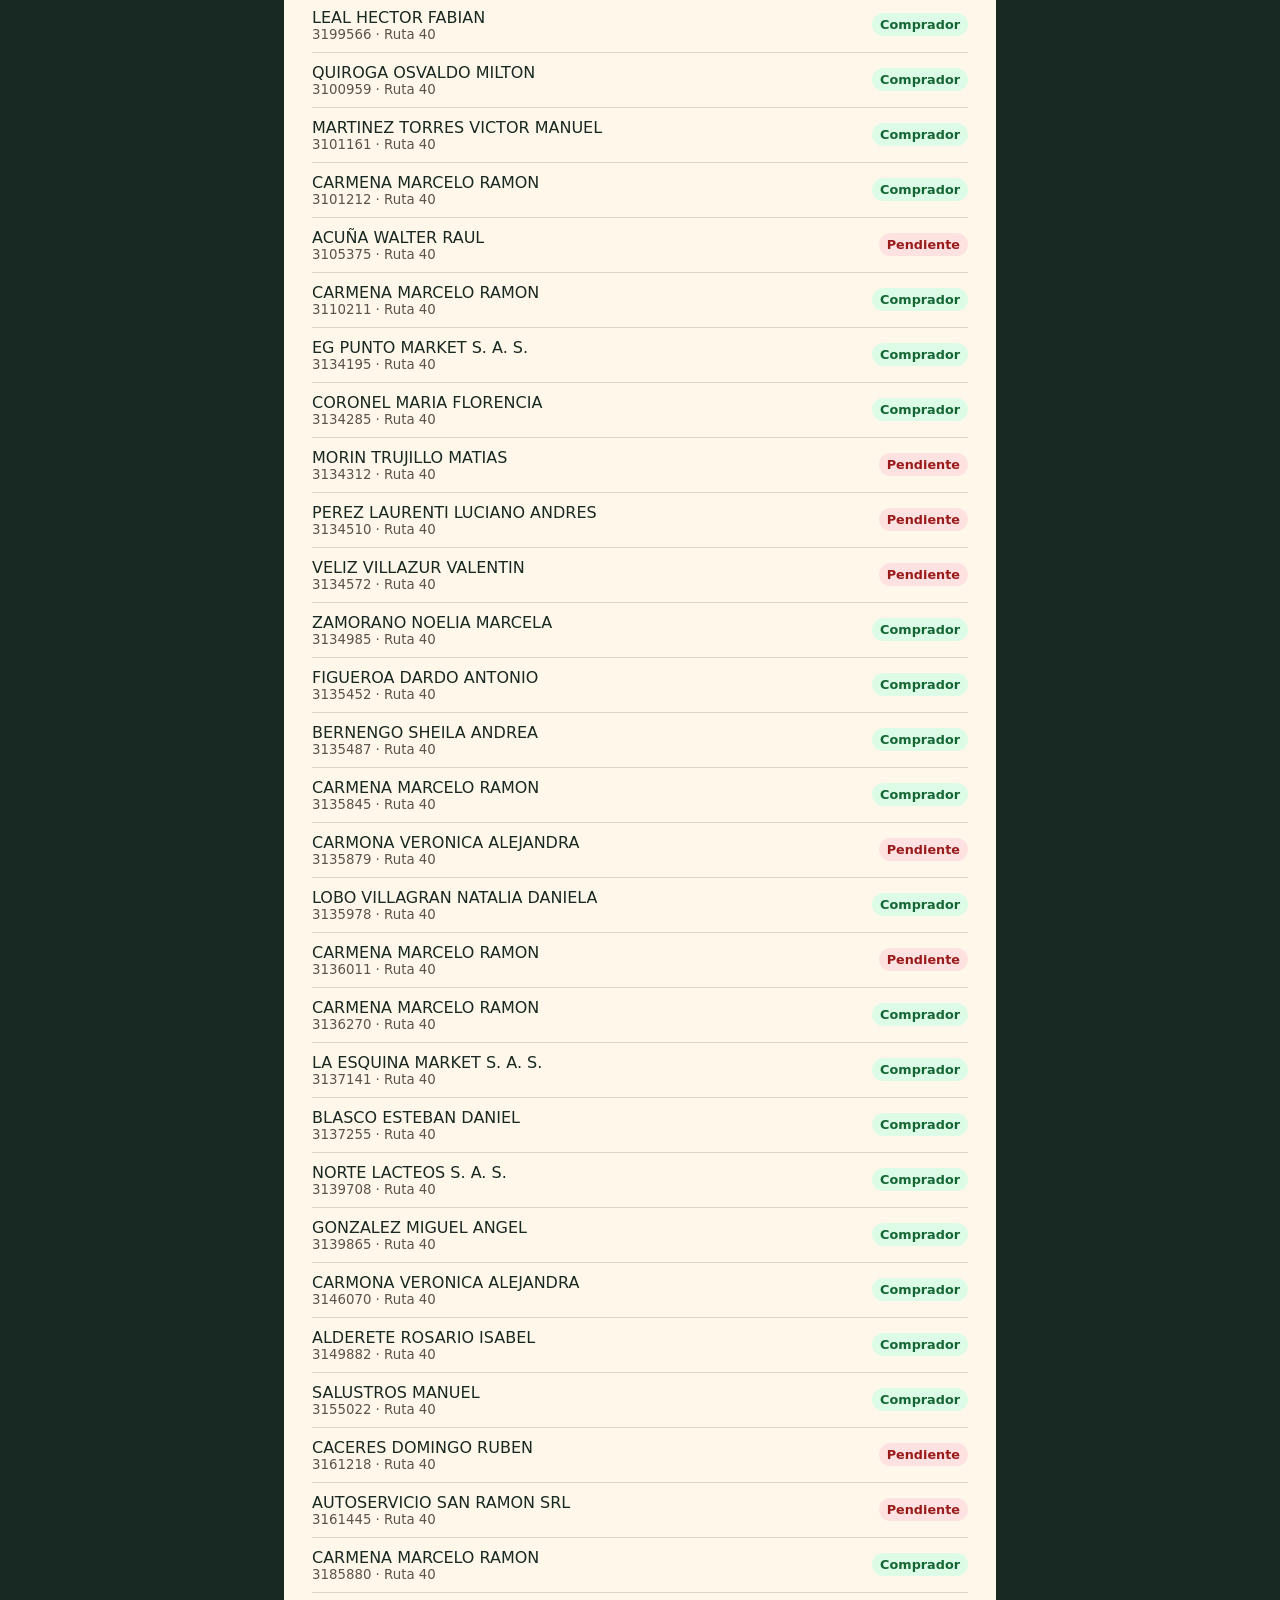
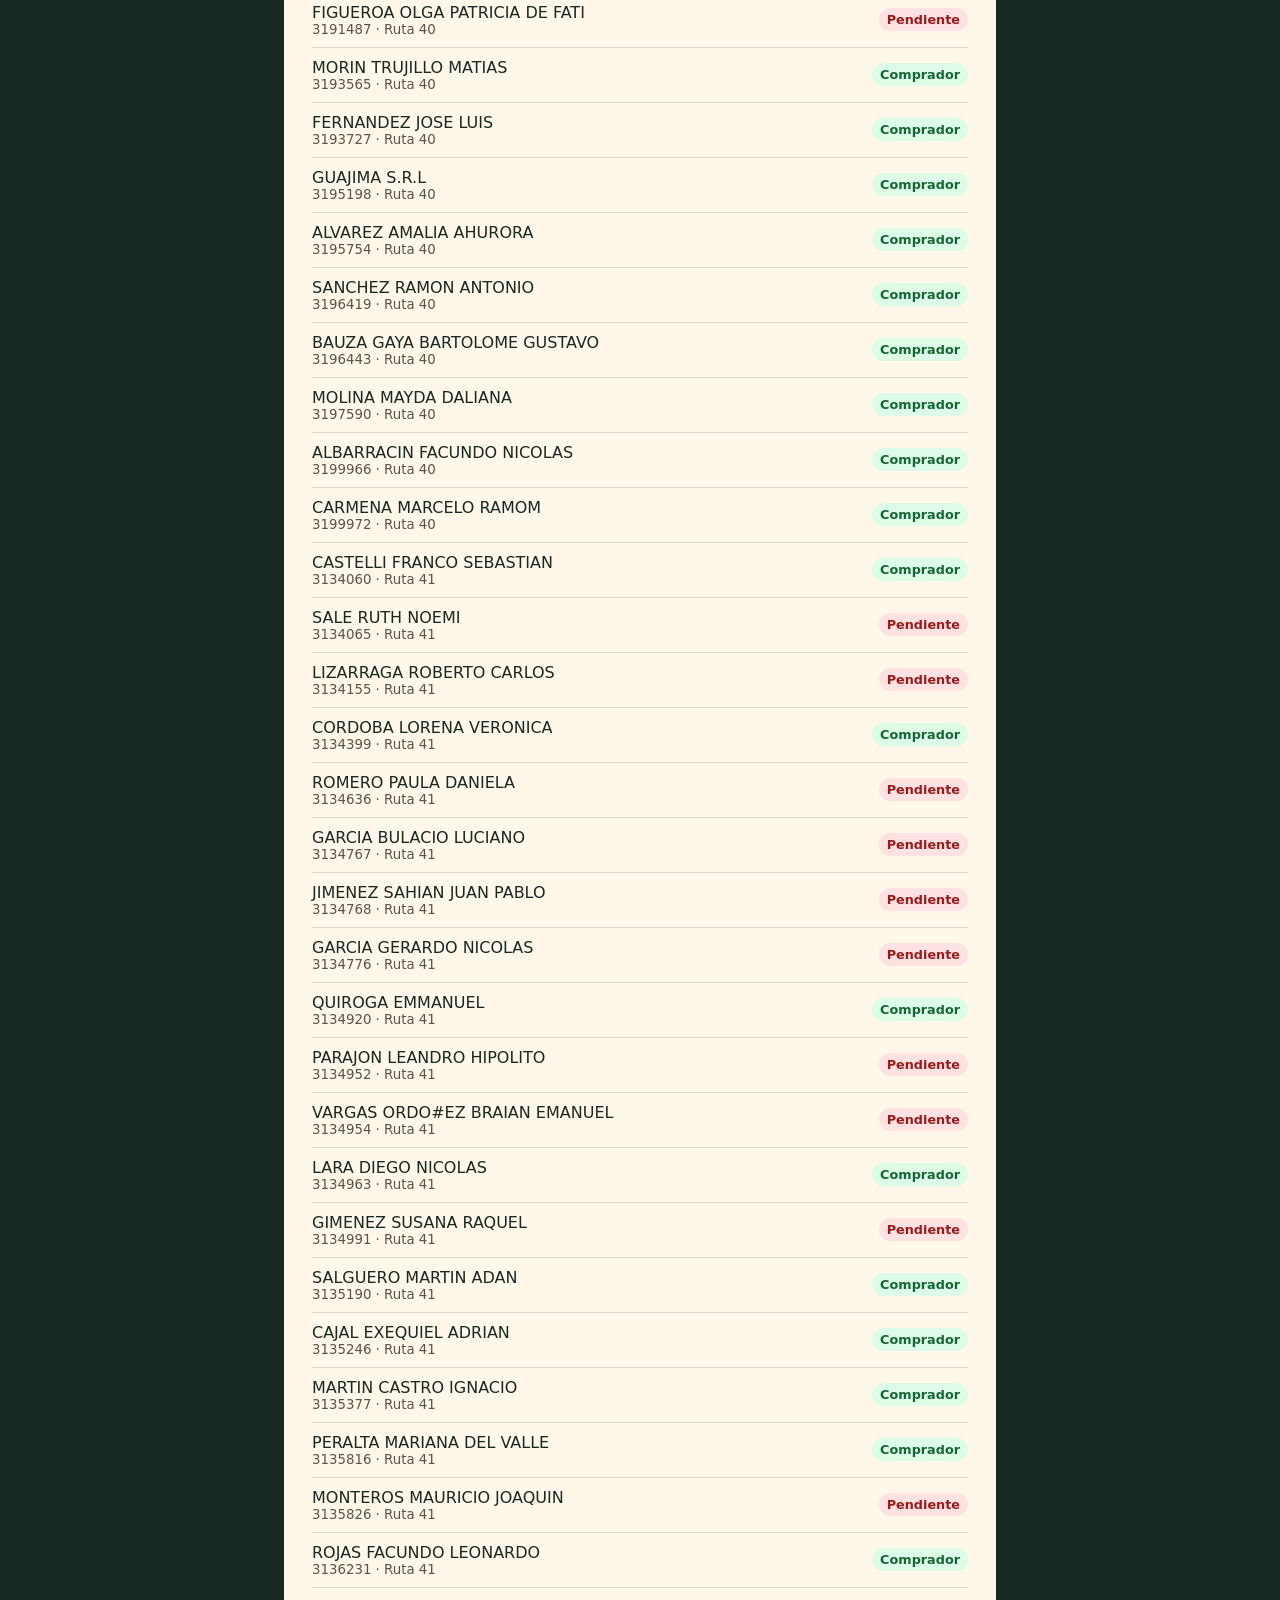
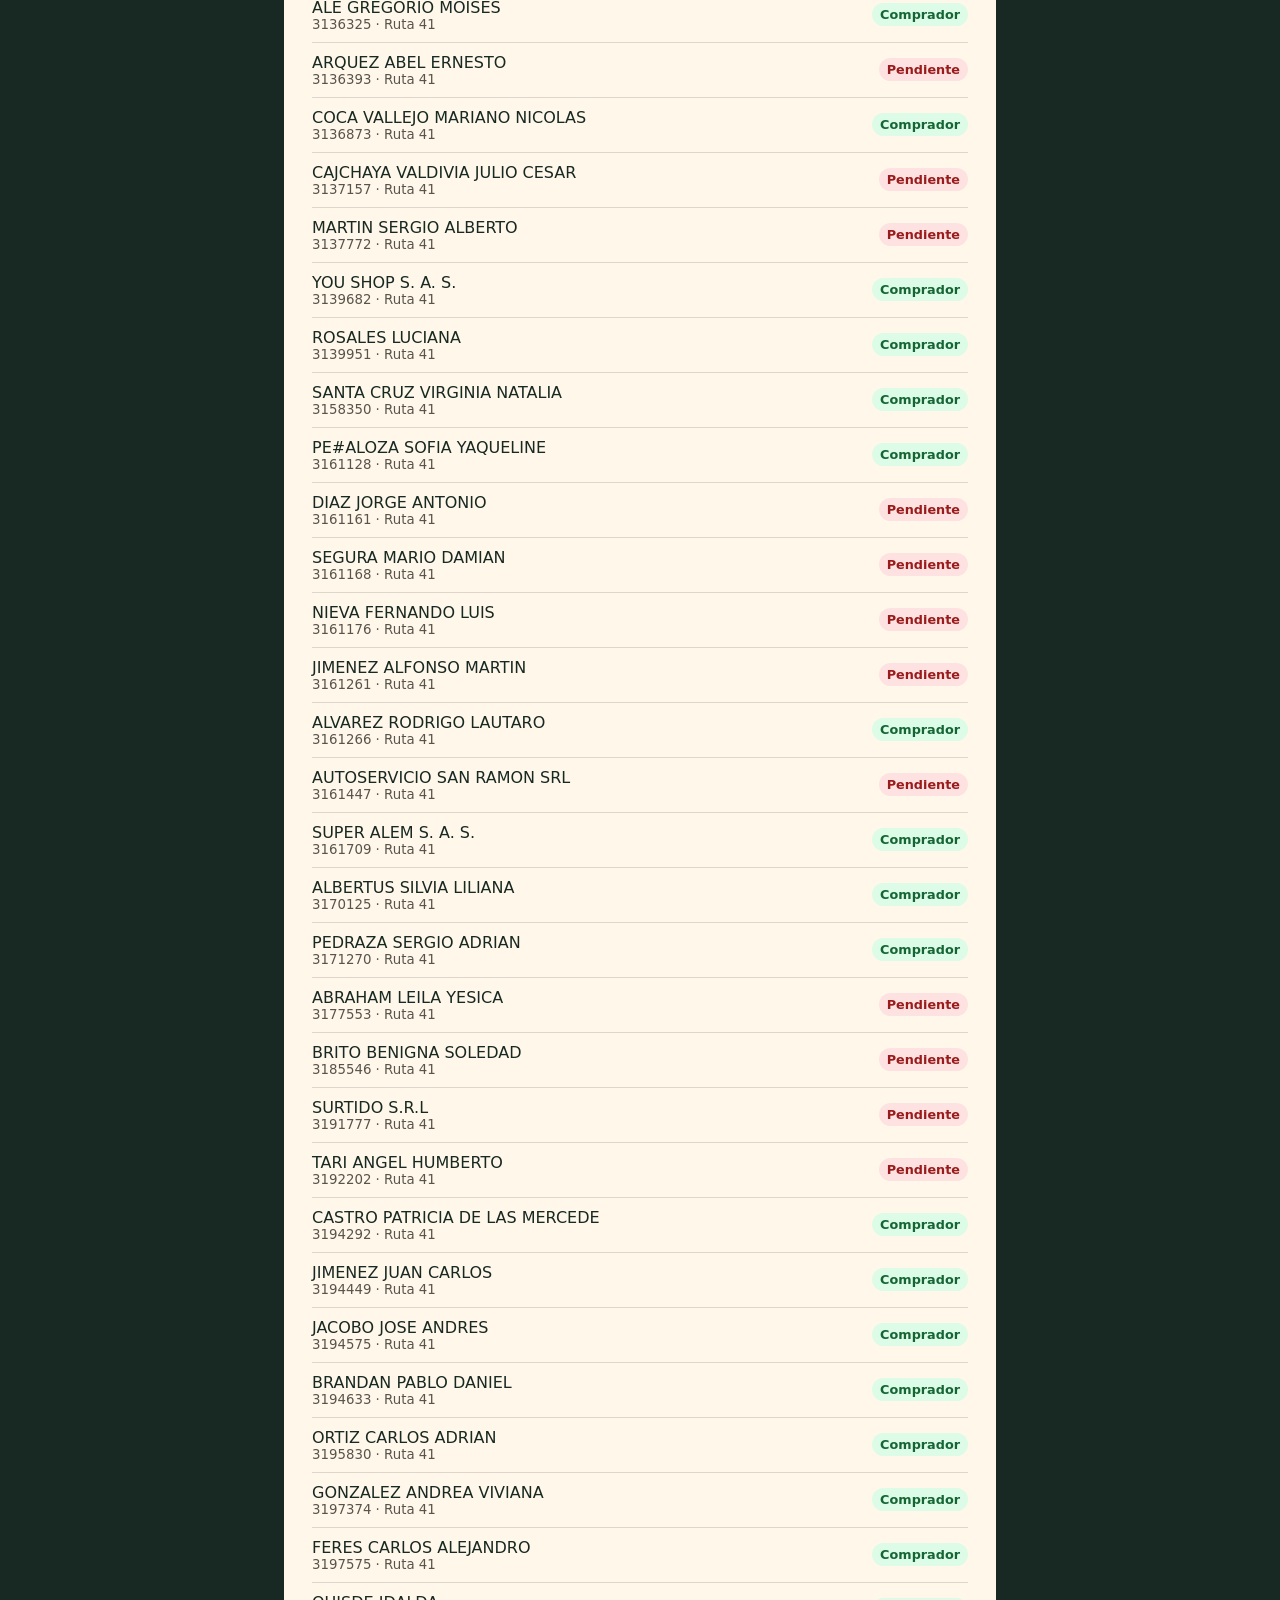
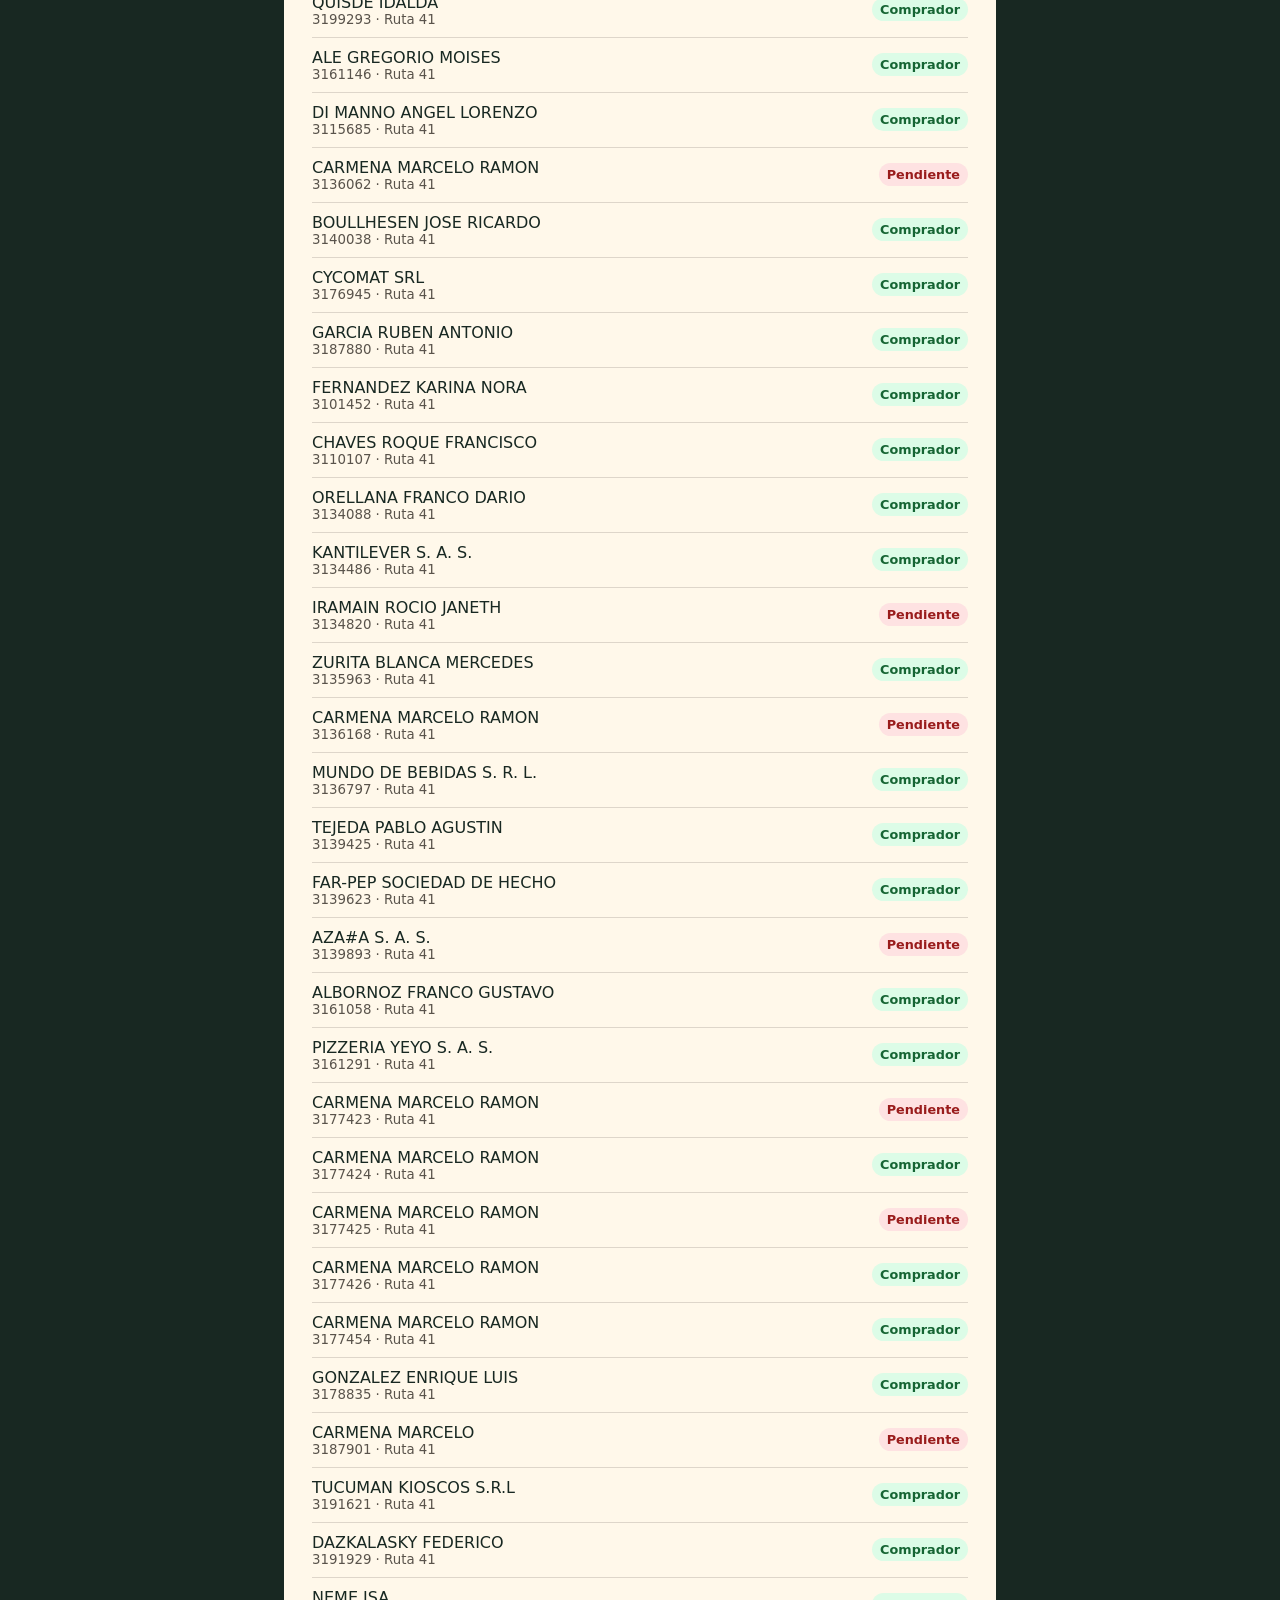
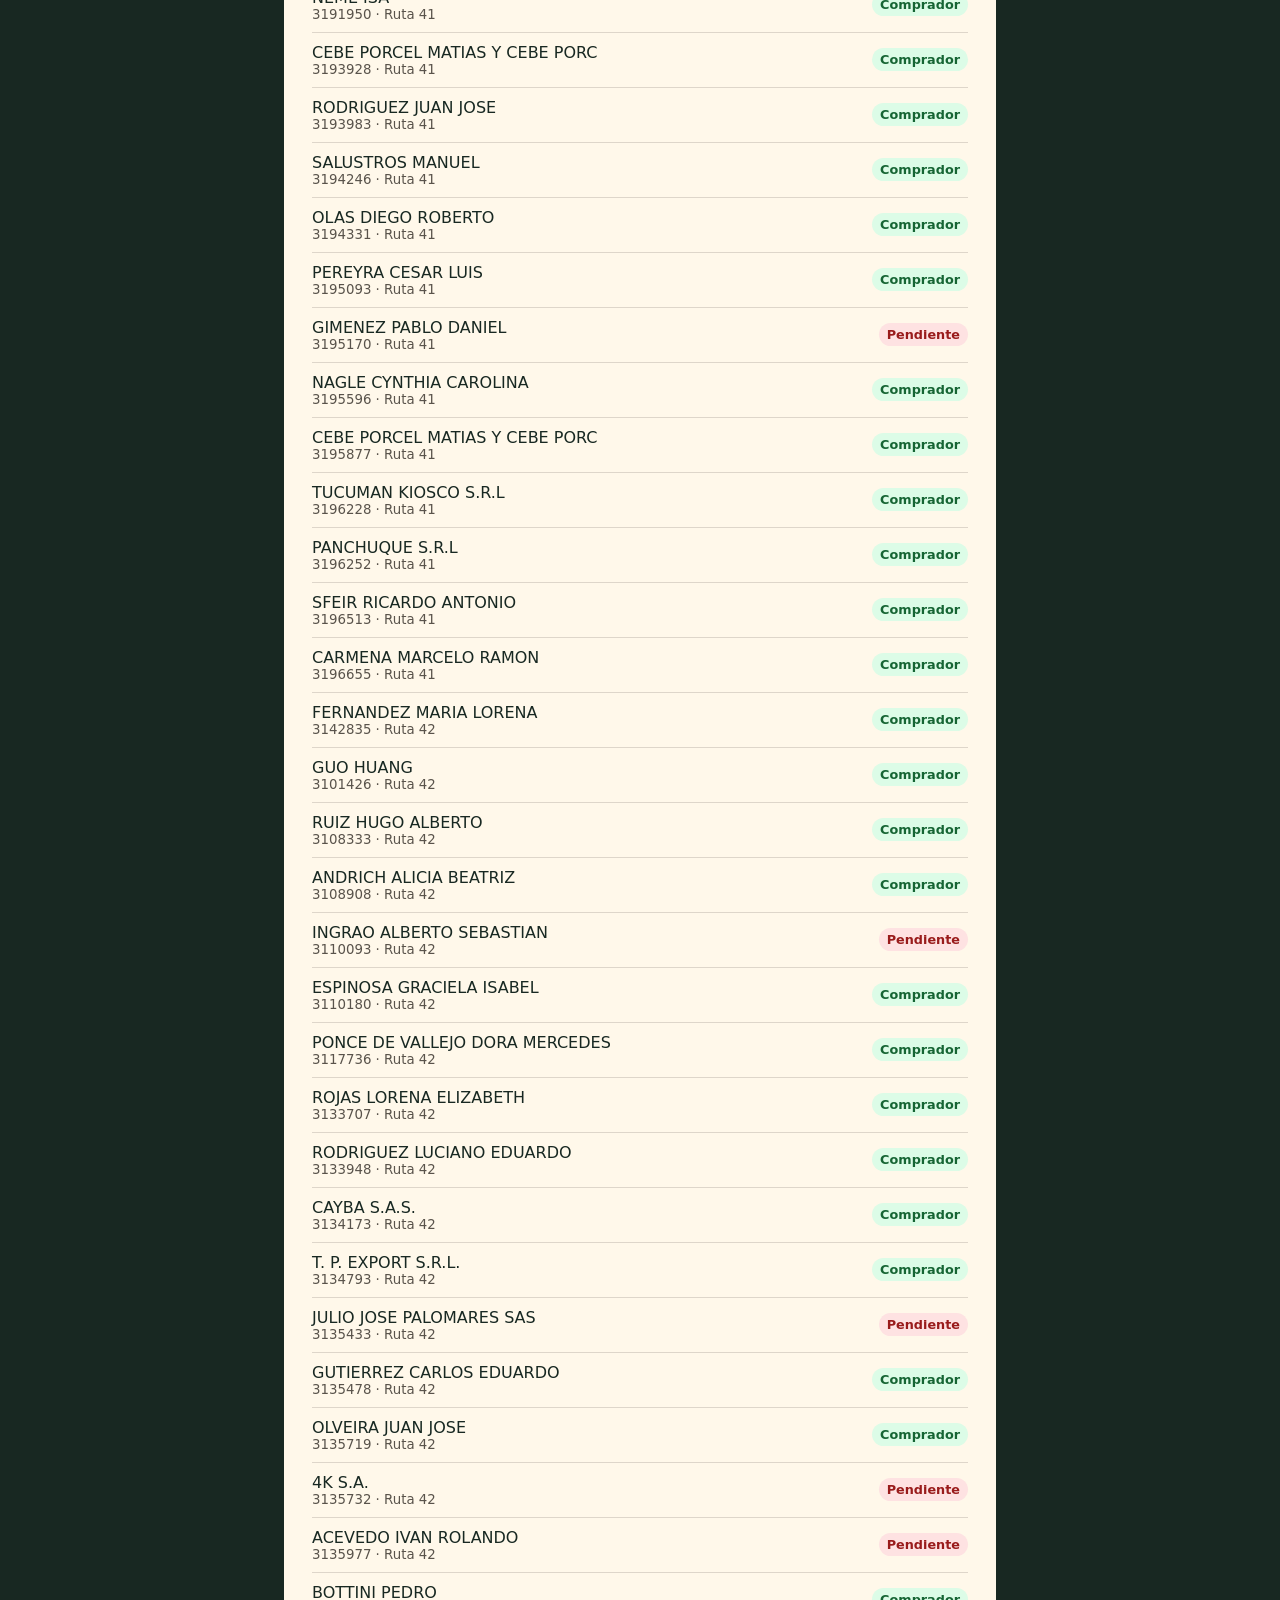
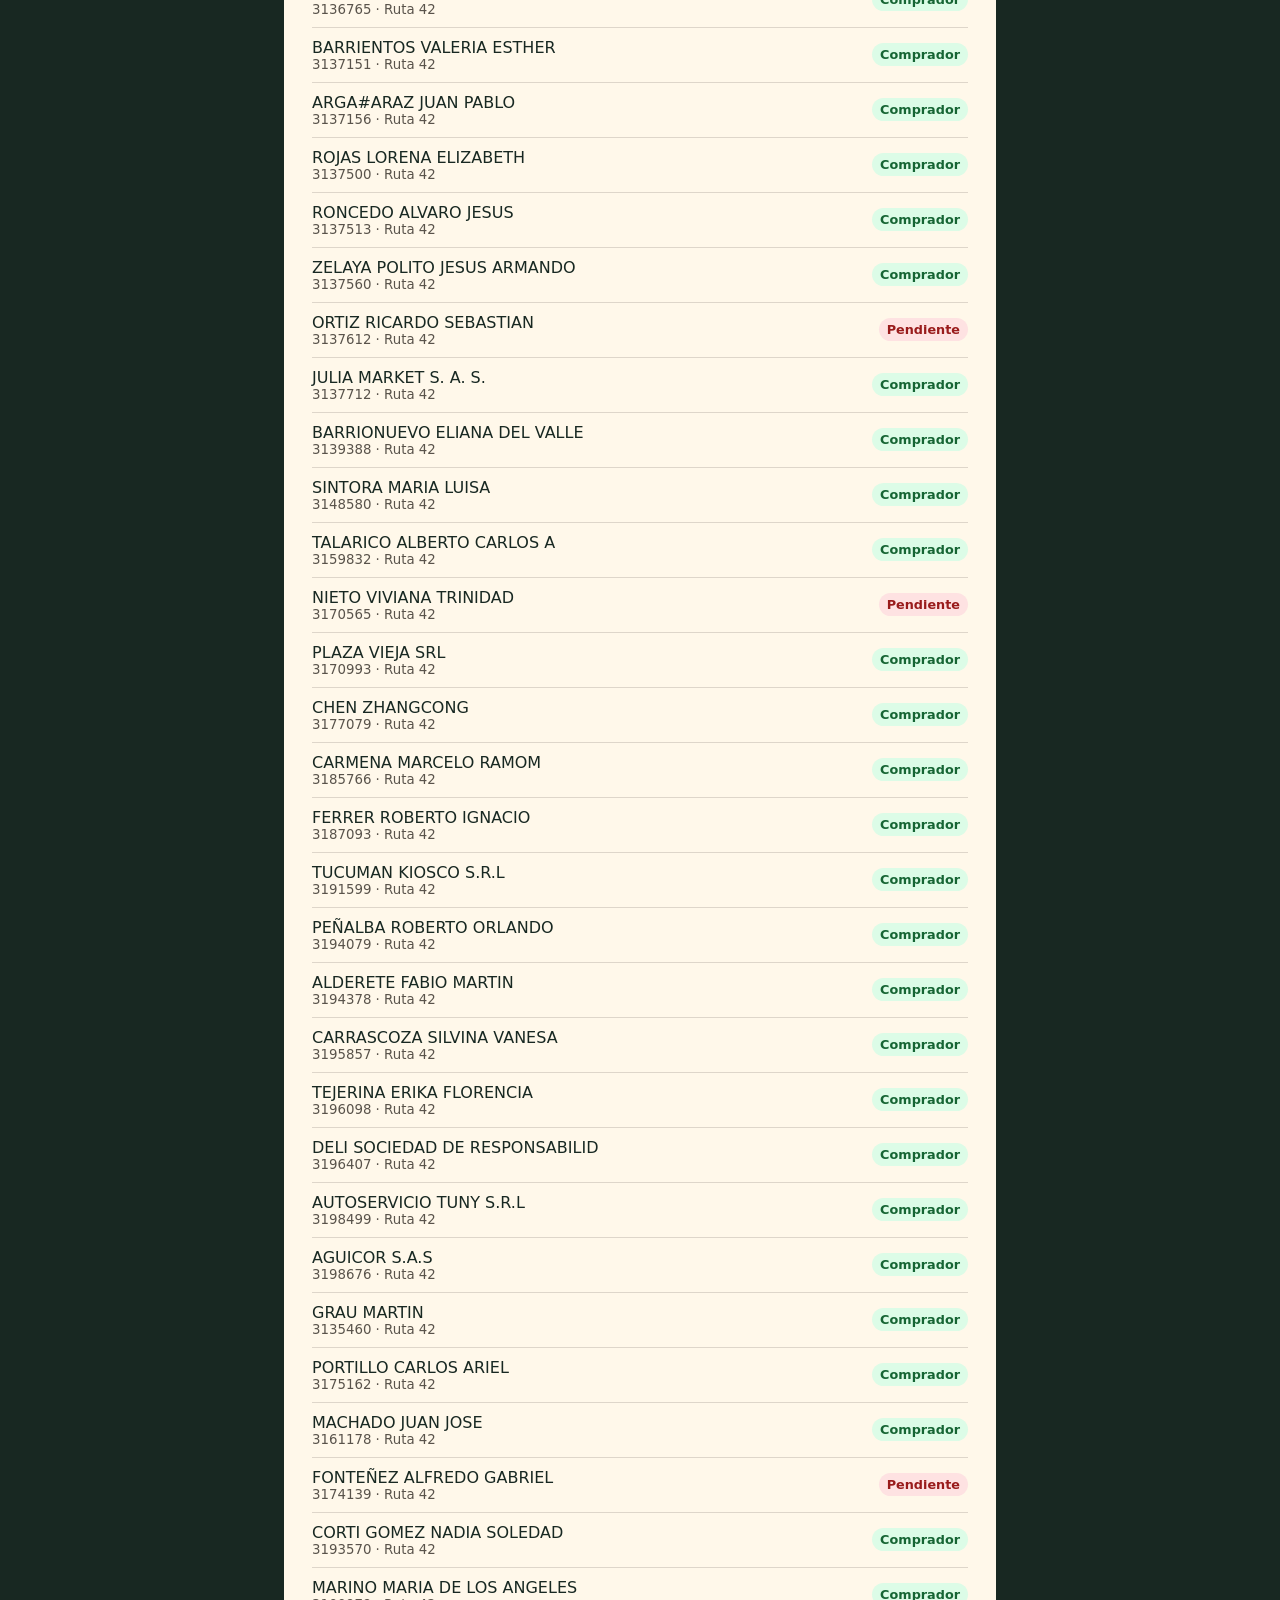
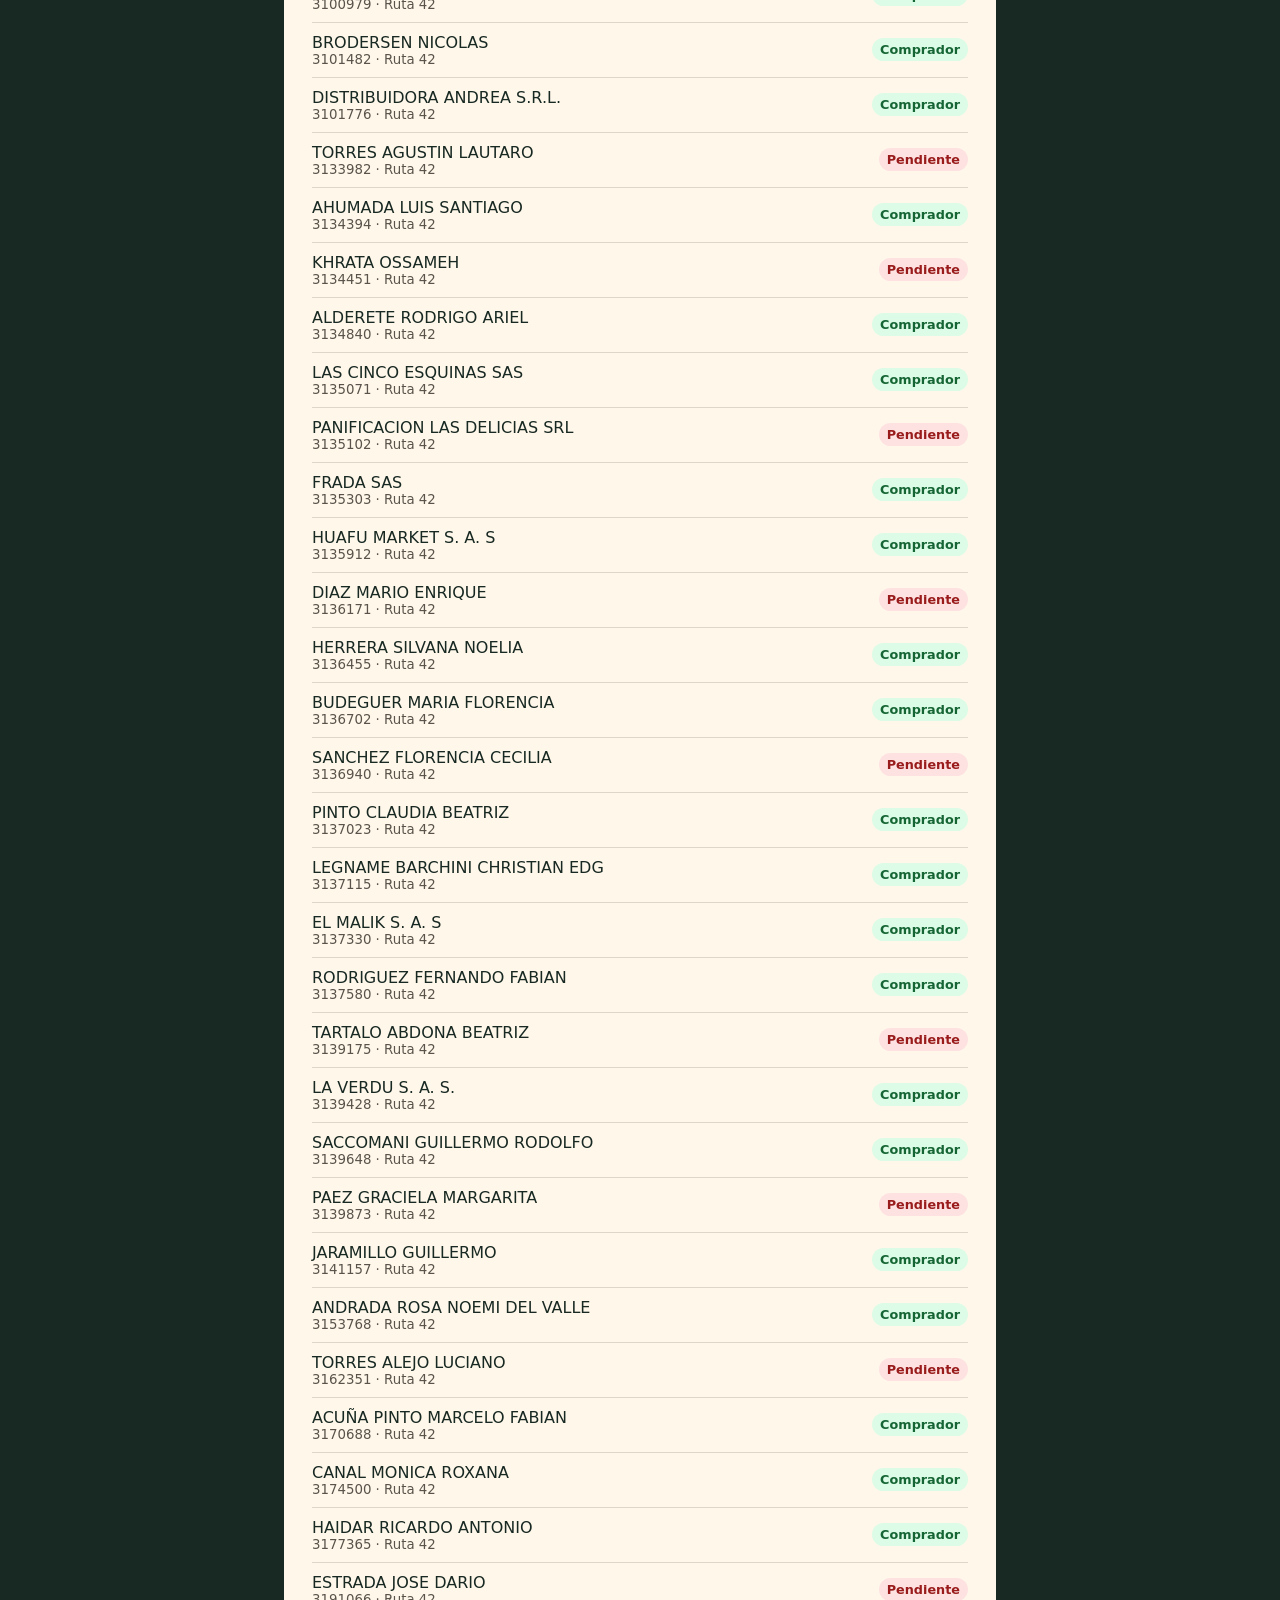
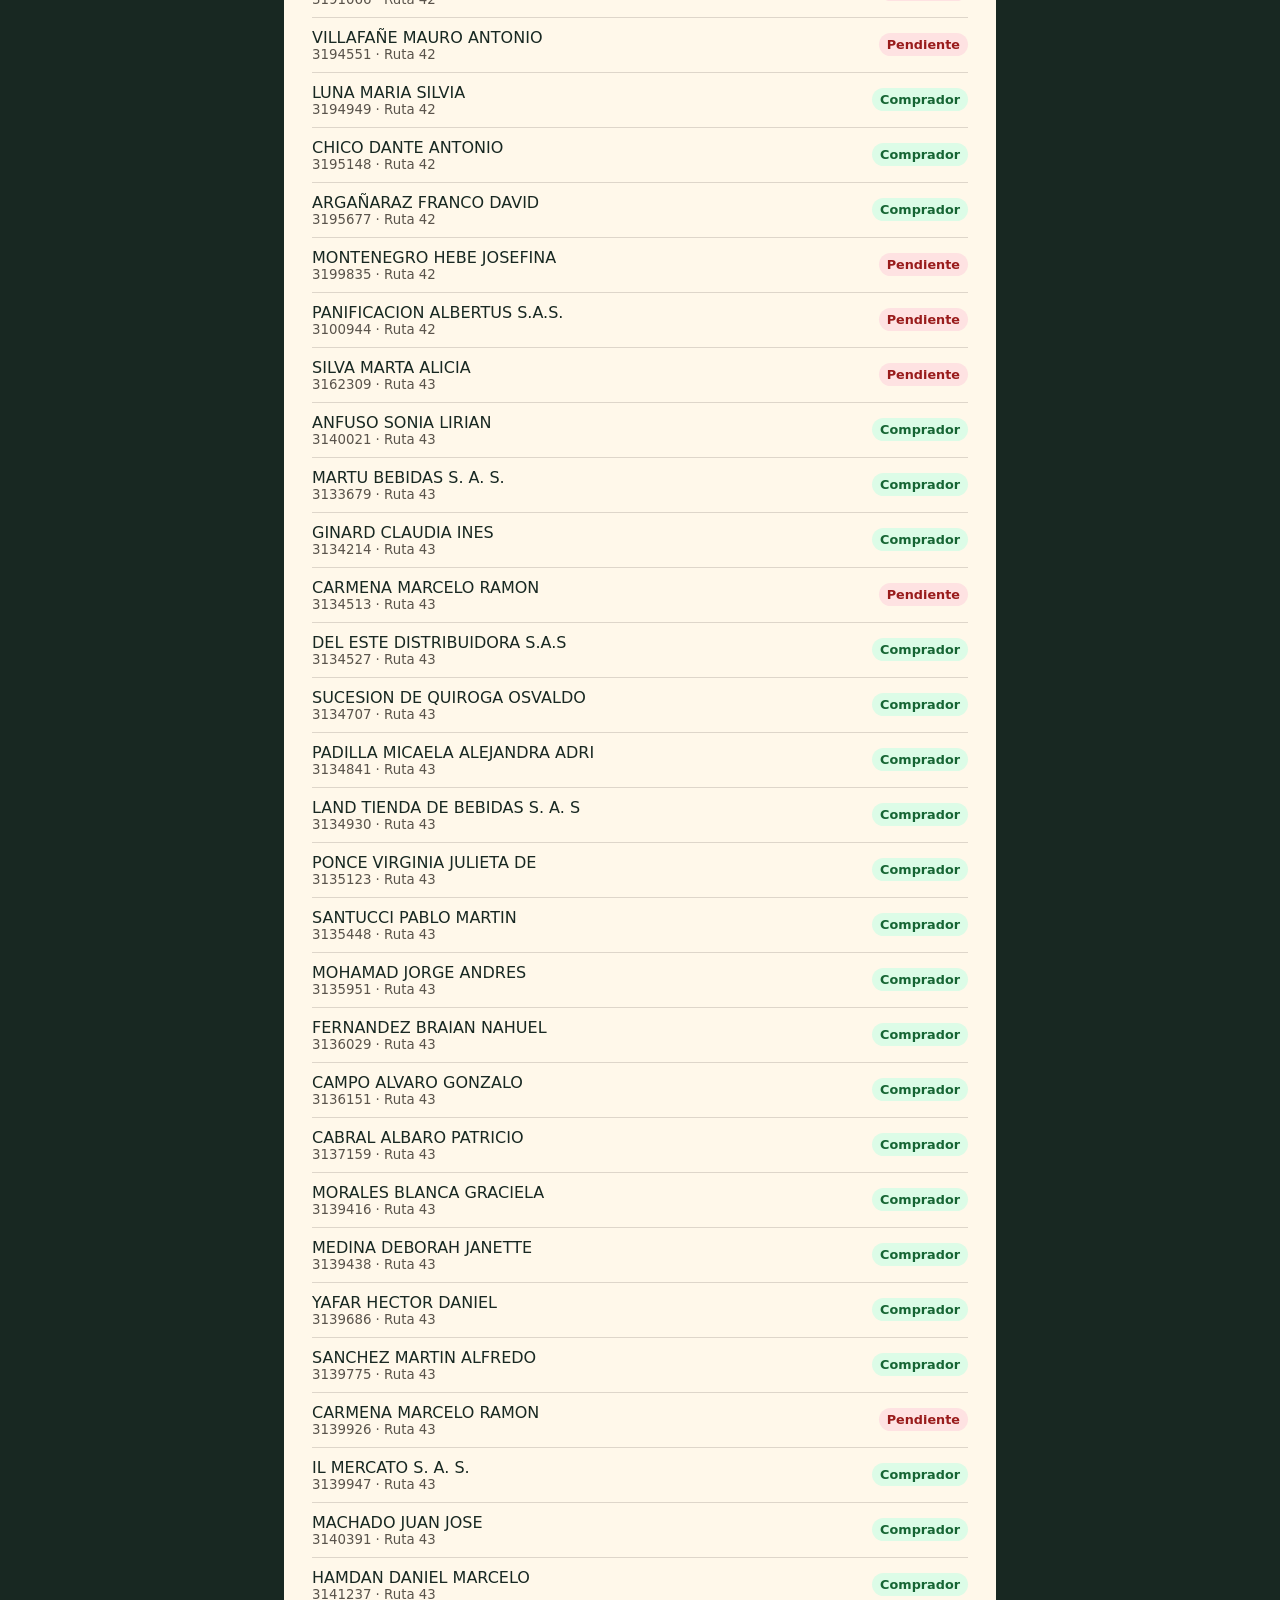
==== commit efb0c3fb: "Actualizar Coca Zero 2L PET rutas 40-43 corte 17-11-2026 (252/340)" ====
--- a/cobertura-zero.html
+++ b/cobertura-zero.html
@@ -50,7 +50,7 @@
   <ul id="clients"></ul>
 </section>
 </main>
-<script type="application/json" id="report">{"corte":"12/11/2026","rutas":{"40":[82,59],"41":[86,53],"42":[81,54],"43":[79,55]},"clientes":[["40","3101723","SOTELO MIGUEL ANGEL",1],["40","3133809","ELIAS YOEL EMILIANO",1],["40","3133853","ACOSTA ROSA MABEL",0],["40","3133913","GUZMAN GUSTAVO ALBERTO",1],["40","3134299","FERNANDEZ MAHMOUD NABIL AGUSTI",1],["40","3134879","ROCHA ALVARO GASTON",0],["40","3135245","SILVA JORGELINA DEL VALLE",0],["40","3135263","SUPERMERCADO Q MAS S.A.S",1],["40","3135346","GUEVARA DIEGO GABRIEL",1],["40","3135959","FLORES MARIA CELESTE",1],["40","3136052","NAVARRO JULIANA ESTEFANIA",1],["40","3136334","LOZANO SORIA",0],["40","3137000","ANDRADA FRANCO MAXIMILIANO",1],["40","3137033","RAMOS IGNACIO MIGUEL",1],["40","3137034","RAMOS IGNACIO MIGUEL",0],["40","3137038","SILVA JORGELINA DEL VALLE",0],["40","3137220","ECHENIQUE ALEJANDRO MIGUEL F",1],["40","3137306","ESPINOSA MIGUEL FRANCISCO",1],["40","3139502","MILHEM HNOS S. DE HECHO",1],["40","3139962","HERRERA PEDRO AGUSTIN",1],["40","3139969","GUEVARA ANGEL JAVIER",1],["40","3144052","RADI SABINA GLADIS",1],["40","3151425","GARCIA VICENTE",1],["40","3161446","AUTOSERVICIO SAN RAMON SRL",0],["40","3172189","JUAREZ RODRIGO FACUNDO",1],["40","3172434","PARADI ALEXIS NAHUEL",1],["40","3172442","BUSTOS CESAR ANIBAL",1],["40","3184492","SUAREZ MIRTA",1],["40","3184863","TROSSERO CLAUDIO MAURICIO",0],["40","3187462","JUAREZ FRANCO GUSTAVO",1],["40","3193990","LUQUE ARIEL ALBERTO",1],["40","3194833","CARRAZANO MARIA ELVIRA",1],["40","3195082","FUENSALIDA JOSE MARIA",1],["40","3195155","LI CAIHONG",0],["40","3195518","MILHEM HNO S.DE HECHO DE ALI",1],["40","3196014","SILVA JORGELINA DEL VALLE",0],["40","3197966","MEDINA MANUEL ANTONIO",1],["40","3198492","ANDRADA ALEXIA STAEFANIA",0],["40","3199686","COMERCIALIZADORA RIVADAVIA SRL",1],["40","3199830","SINGH MANDEEP",1],["40","3136018","G&P S.A.S.",0],["40","3139678","GCG DISTRIBUCIONES S. R. L.",0],["40","3155381","BAZZANO PABLO",1],["40","3161083","LA ESQUINA MARKET S. A. S.",1],["40","3195961","DUMIT JUAN LUIS",0],["40","3199566","LEAL HECTOR FABIAN",1],["40","3100959","QUIROGA OSVALDO MILTON",1],["40","3101161","MARTINEZ TORRES VICTOR MANUEL",0],["40","3101212","CARMENA MARCELO RAMON",1],["40","3105375","ACUÑA WALTER RAUL",0],["40","3110211","CARMENA MARCELO RAMON",1],["40","3134195","EG PUNTO MARKET S. A. S.",1],["40","3134285","CORONEL MARIA FLORENCIA",1],["40","3134312","MORIN TRUJILLO MATIAS",0],["40","3134510","PEREZ LAURENTI LUCIANO ANDRES",0],["40","3134572","VELIZ VILLAZUR VALENTIN",0],["40","3134985","ZAMORANO NOELIA MARCELA",1],["40","3135452","FIGUEROA DARDO ANTONIO",1],["40","3135487","BERNENGO SHEILA ANDREA",1],["40","3135845","CARMENA MARCELO RAMON",1],["40","3135879","CARMONA VERONICA ALEJANDRA",0],["40","3135978","LOBO VILLAGRAN NATALIA DANIELA",1],["40","3136011","CARMENA MARCELO RAMON",0],["40","3136270","CARMENA MARCELO RAMON",1],["40","3137141","LA ESQUINA MARKET S. A. S.",1],["40","3137255","BLASCO ESTEBAN DANIEL",1],["40","3139708","NORTE LACTEOS S. A. S.",1],["40","3139865","GONZALEZ MIGUEL ANGEL",0],["40","3146070","CARMONA VERONICA ALEJANDRA",0],["40","3149882","ALDERETE ROSARIO ISABEL",1],["40","3155022","SALUSTROS MANUEL",1],["40","3185880","CARMENA MARCELO RAMON",1],["40","3191487","FIGUEROA OLGA PATRICIA DE FATI",0],["40","3193565","MORIN TRUJILLO MATIAS",0],["40","3193727","FERNANDEZ JOSE LUIS",1],["40","3195198","GUAJIMA S.R.L",1],["40","3195754","ALVAREZ AMALIA AHURORA",1],["40","3196419","SANCHEZ RAMON ANTONIO",1],["40","3196443","BAUZA GAYA BARTOLOME GUSTAVO",1],["40","3197590","MOLINA MAYDA DALIANA",1],["40","3199966","ALBARRACIN FACUNDO NICOLAS",1],["40","3199972","CARMENA MARCELO RAMOM",1],["41","3134060","CASTELLI FRANCO SEBASTIAN",1],["41","3134065","SALE RUTH NOEMI",0],["41","3134155","LIZARRAGA ROBERTO CARLOS",0],["41","3134399","CORDOBA LORENA VERONICA",1],["41","3134767","GARCIA BULACIO LUCIANO",0],["41","3134768","JIMENEZ SAHIAN JUAN PABLO",0],["41","3134776","GARCIA GERARDO NICOLAS",0],["41","3134920","QUIROGA EMMANUEL",0],["41","3134952","PARAJON LEANDRO HIPOLITO",0],["41","3134954","VARGAS ORDO#EZ BRAIAN EMANUEL",0],["41","3134963","LARA DIEGO NICOLAS",1],["41","3135190","SALGUERO MARTIN ADAN",1],["41","3135246","CAJAL EXEQUIEL ADRIAN",1],["41","3135377","MARTIN CASTRO IGNACIO",1],["41","3135816","PERALTA MARIANA DEL VALLE",1],["41","3135826","MONTEROS MAURICIO JOAQUIN",0],["41","3136231","ROJAS FACUNDO LEONARDO",1],["41","3136325","ALE GREGORIO MOISES",0],["41","3136393","ARQUEZ ABEL ERNESTO",0],["41","3136873","COCA VALLEJO MARIANO NICOLAS",1],["41","3137772","MARTIN SERGIO ALBERTO",0],["41","3139682","YOU SHOP S. A. S.",1],["41","3139951","ROSALES LUCIANA",1],["41","3158350","SANTA CRUZ VIRGINIA NATALIA",1],["41","3161128","PE#ALOZA SOFIA YAQUELINE",1],["41","3161161","DIAZ JORGE ANTONIO",0],["41","3161168","SEGURA MARIO DAMIAN",0],["41","3161176","NIEVA FERNANDO LUIS",0],["41","3161261","JIMENEZ ALFONSO MARTIN",0],["41","3161266","ALVAREZ RODRIGO LAUTARO",1],["41","3161447","AUTOSERVICIO SAN RAMON SRL",0],["41","3161709","SUPER ALEM S. A. S.",1],["41","3170125","ALBERTUS SILVIA LILIANA",1],["41","3171270","PEDRAZA SERGIO ADRIAN",1],["41","3177553","ABRAHAM LEILA YESICA",0],["41","3185546","BRITO BENIGNA SOLEDAD",0],["41","3191777","SURTIDO S.R.L",0],["41","3192202","TARI ANGEL HUMBERTO",0],["41","3194292","CASTRO PATRICIA DE LAS MERCEDE",1],["41","3194449","JIMENEZ JUAN CARLOS",1],["41","3194575","JACOBO JOSE ANDRES",1],["41","3194633","BRANDAN PABLO DANIEL",1],["41","3195830","ORTIZ CARLOS ADRIAN",1],["41","3197374","GONZALEZ ANDREA VIVIANA",1],["41","3197575","FERES CARLOS ALEJANDRO",1],["41","3199293","QUISDE IDALDA",1],["41","3161146","ALE GREGORIO MOISES",0],["41","3115685","DI MANNO ANGEL LORENZO",1],["41","3136062","CARMENA MARCELO RAMON",0],["41","3140038","BOULLHESEN JOSE RICARDO",1],["41","3176945","CYCOMAT SRL",0],["41","3187880","GARCIA RUBEN ANTONIO",1],["41","3101452","FERNANDEZ KARINA NORA",1],["41","3110107","CHAVES ROQUE FRANCISCO",1],["41","3134088","ORELLANA FRANCO DARIO",1],["41","3134486","KANTILEVER S. A. S.",1],["41","3134820","IRAMAIN ROCIO JANETH",0],["41","3135963","ZURITA BLANCA MERCEDES",1],["41","3136168","CARMENA MARCELO RAMON",0],["41","3136797","MUNDO DE BEBIDAS S. R. L.",0],["41","3139425","TEJEDA PABLO AGUSTIN",1],["41","3139623","FAR-PEP SOCIEDAD DE HECHO",1],["41","3161058","ALBORNOZ FRANCO GUSTAVO",1],["41","3161291","PIZZERIA YEYO S. A. S.",1],["41","3177423","CARMENA MARCELO RAMON",0],["41","3177424","CARMENA MARCELO RAMON",1],["41","3177425","CARMENA MARCELO RAMON",0],["41","3177426","CARMENA MARCELO RAMON",1],["41","3177454","CARMENA MARCELO RAMON",1],["41","3178835","GONZALEZ ENRIQUE LUIS",1],["41","3187901","CARMENA MARCELO",0],["41","3191621","TUCUMAN KIOSCOS S.R.L",1],["41","3191929","DAZKALASKY FEDERICO",0],["41","3191950","NEME ISA",1],["41","3193928","CEBE PORCEL MATIAS Y CEBE PORC",1],["41","3193983","RODRIGUEZ JUAN JOSE",1],["41","3194246","SALUSTROS MANUEL",1],["41","3194331","OLAS DIEGO ROBERTO",1],["41","3195093","PEREYRA CESAR LUIS",1],["41","3195170","GIMENEZ  PABLO DANIEL",0],["41","3195596","NAGLE CYNTHIA CAROLINA",1],["41","3195877","CEBE PORCEL MATIAS Y CEBE PORC",1],["41","3196228","TUCUMAN KIOSCO S.R.L",1],["41","3196252","PANCHUQUE S.R.L",0],["41","3196513","SFEIR RICARDO ANTONIO",1],["41","3196655","CARMENA MARCELO RAMON",1],["42","3142835","FERNANDEZ MARIA LORENA",1],["42","3101426","GUO HUANG",1],["42","3108333","RUIZ HUGO ALBERTO",1],["42","3108908","ANDRICH ALICIA BEATRIZ",1],["42","3110093","INGRAO ALBERTO SEBASTIAN",0],["42","3110180","ESPINOSA GRACIELA ISABEL",1],["42","3117736","PONCE DE VALLEJO DORA MERCEDES",1],["42","3133707","ROJAS LORENA ELIZABETH",1],["42","3133948","RODRIGUEZ LUCIANO EDUARDO",0],["42","3134173","CAYBA S.A.S.",0],["42","3134793","T. P. EXPORT S.R.L.",1],["42","3135433","JULIO JOSE PALOMARES SAS",0],["42","3135478","GUTIERREZ CARLOS EDUARDO",1],["42","3135719","OLVEIRA JUAN JOSE",0],["42","3135732","4K S.A.",0],["42","3135977","ACEVEDO IVAN ROLANDO",0],["42","3136765","BOTTINI PEDRO",1],["42","3137151","BARRIENTOS VALERIA ESTHER",1],["42","3137156","ARGA#ARAZ JUAN PABLO",1],["42","3137500","ROJAS LORENA ELIZABETH",1],["42","3137513","RONCEDO ALVARO JESUS",0],["42","3137560","ZELAYA POLITO JESUS ARMANDO",1],["42","3137612","ORTIZ RICARDO SEBASTIAN",0],["42","3137712","JULIA MARKET S. A. S.",1],["42","3139388","BARRIONUEVO ELIANA DEL VALLE",1],["42","3148580","SINTORA MARIA LUISA",1],["42","3159832","TALARICO ALBERTO CARLOS A",1],["42","3170565","NIETO VIVIANA TRINIDAD",0],["42","3170993","PLAZA VIEJA SRL",1],["42","3177079","CHEN ZHANGCONG",1],["42","3185766","CARMENA MARCELO RAMOM",1],["42","3187093","FERRER ROBERTO IGNACIO",1],["42","3191599","TUCUMAN KIOSCO S.R.L",1],["42","3194079","PEÑALBA ROBERTO ORLANDO",1],["42","3194378","ALDERETE FABIO MARTIN",1],["42","3195857","CARRASCOZA SILVINA VANESA",1],["42","3196098","TEJERINA ERIKA FLORENCIA",1],["42","3196407","DELI SOCIEDAD DE RESPONSABILID",1],["42","3198499","AUTOSERVICIO TUNY S.R.L",1],["42","3198676","AGUICOR S.A.S",1],["42","3135460","GRAU MARTIN",1],["42","3175162","PORTILLO CARLOS ARIEL",1],["42","3161178","MACHADO JUAN JOSE",0],["42","3174139","FONTEÑEZ ALFREDO GABRIEL",0],["42","3193570","CORTI GOMEZ NADIA SOLEDAD",1],["42","3100979","MARINO MARIA DE LOS ANGELES",1],["42","3101482","BRODERSEN NICOLAS",1],["42","3101776","DISTRIBUIDORA ANDREA S.R.L.",1],["42","3133982","TORRES AGUSTIN LAUTARO",0],["42","3134394","AHUMADA LUIS SANTIAGO",0],["42","3134451","KHRATA OSSAMEH",0],["42","3134840","ALDERETE RODRIGO ARIEL",1],["42","3135071","LAS CINCO ESQUINAS SAS",0],["42","3135102","PANIFICACION LAS DELICIAS SRL",0],["42","3135303","FRADA SAS",1],["42","3135912","HUAFU MARKET S. A. S",1],["42","3136171","DIAZ MARIO ENRIQUE",0],["42","3136455","HERRERA SILVANA NOELIA",1],["42","3136702","BUDEGUER MARIA FLORENCIA",1],["42","3136940","SANCHEZ FLORENCIA CECILIA",0],["42","3137023","PINTO CLAUDIA BEATRIZ",0],["42","3137115","LEGNAME BARCHINI CHRISTIAN EDG",1],["42","3137330","EL MALIK S. A. S",1],["42","3137580","RODRIGUEZ FERNANDO FABIAN",1],["42","3139175","TARTALO ABDONA BEATRIZ",0],["42","3139428","LA VERDU S. A. S.",1],["42","3139648","SACCOMANI GUILLERMO RODOLFO",1],["42","3139873","PAEZ GRACIELA MARGARITA",0],["42","3141157","JARAMILLO GUILLERMO",1],["42","3153768","ANDRADA ROSA NOEMI DEL VALLE",1],["42","3162351","TORRES ALEJO LUCIANO",0],["42","3170688","ACUÑA PINTO MARCELO FABIAN",1],["42","3174500","CANAL MONICA ROXANA",1],["42","3177365","HAIDAR RICARDO ANTONIO",1],["42","3191066","ESTRADA JOSE DARIO",0],["42","3194551","VILLAFAÑE MAURO ANTONIO",0],["42","3194949","LUNA MARIA SILVIA",1],["42","3195148","CHICO DANTE ANTONIO",1],["42","3195677","ARGAÑARAZ FRANCO DAVID",1],["42","3199835","MONTENEGRO HEBE JOSEFINA",0],["42","3100944","PANIFICACION ALBERTUS S.A.S.",0],["43","3140021","ANFUSO SONIA LIRIAN",0],["43","3133679","MARTU BEBIDAS S. A. S.",0],["43","3134214","GINARD CLAUDIA INES",1],["43","3134513","CARMENA MARCELO RAMON",0],["43","3134527","DEL ESTE DISTRIBUIDORA S.A.S",1],["43","3134707","SUCESION DE QUIROGA OSVALDO",1],["43","3134930","LAND TIENDA DE BEBIDAS S. A. S",1],["43","3135123","PONCE VIRGINIA JULIETA DE",1],["43","3135448","SANTUCCI PABLO MARTIN",1],["43","3135951","MOHAMAD JORGE ANDRES",1],["43","3136029","FERNANDEZ BRAIAN NAHUEL",1],["43","3136151","CAMPO ALVARO GONZALO",1],["43","3137159","CABRAL ALBARO PATRICIO",1],["43","3139416","MORALES BLANCA GRACIELA",0],["43","3139438","MEDINA DEBORAH JANETTE",1],["43","3139686","YAFAR HECTOR DANIEL",1],["43","3139775","SANCHEZ MARTIN ALFREDO",1],["43","3139926","CARMENA MARCELO RAMON",0],["43","3139947","IL MERCATO S. A. S.",1],["43","3140391","MACHADO JUAN JOSE",1],["43","3141237","HAMDAN DANIEL MARCELO",1],["43","3145469","SFEIR GUSTAVO GERARDO",1],["43","3151476","CASILLAS DIEGO SEBASTIAN",1],["43","3161030","MANGUSSI AGOSTINA",1],["43","3161041","BRANDAN JUAN RAMON",1],["43","3161464","RICO PABLO ALEJANDRO",0],["43","3177165","MARTINEZ ELIAS RAFAEL",1],["43","3185889","MONETTI RODOLFO SERGIO",1],["43","3186682","CARRAZANA LUIS CRISTIAN",1],["43","3187033","CARMENA MARCELO RAMON",1],["43","3193244","CARMENA MARCELO RAMON",1],["43","3194531","PACAM DISTRILOG ARGENTINA SRL",0],["43","3194733","AUTOSERVICIO SAN RAMON S.R.L",0],["43","3195008","GARCIA RICARDO HECTOR",1],["43","3195553","MOYANO GABRIEL ALEJANDRO",1],["43","3195888","FAGUMA S.R.L",1],["43","3196265","LAZZARANO CLAUDIA NOEMI",1],["43","3197599","GARCIA MAYRA JESUS",0],["43","3199087","TODO PAN S.R.L",0],["43","3199635","CARMENA MARCELO RAMOM",0],["43","3199879","VALOY ANDRES",1],["43","3101445","ARGAÑARAZ MANUEL EDUARDO",1],["43","3101626","OLMEDO WALTER MAXIMILIANO",1],["43","3101737","ZAVALIA HUGO DANIEL",1],["43","3133715","WU LIQING",1],["43","3134150","CORONEL MAURO LEONEL",1],["43","3134286","AGUERO MIRIAN ALICIA",0],["43","3134468","GALVAN PAULA ELISA",0],["43","3134520","MATAS THELMA VANESSA",1],["43","3134907","CORBALAN HUGO GABRIEL",1],["43","3134909","CARABAJAL CINTHYA MILAGROS",1],["43","3135621","RAMIREZ ANTONELLA",1],["43","3135927","SERRANO DANIEL GUSTAVO",0],["43","3135938","VEGA GUSTAVO",1],["43","3136056","BURGOS GLORIA EL VALLE",1],["43","3136088","BRITO BRUNO NAHUEL",1],["43","3136145","SORIA RAMON GREGORIO",1],["43","3136966","ACEVEDO LUZ MARINA",0],["43","3137598","RODRIGUEZ VALLEJO MAYRA GISELL",1],["43","3137730","ALBARRACIN JUAN ALBERTO",1],["43","3139506","MERCADOPLAY SHOP S. A. S.",0],["43","3142720","DIAZ PEDRO OSCAR",1],["43","3161084","NIETO LUCIANA",1],["43","3161364","CARRIZO ROBERTO ANTONIO",1],["43","3161640","RAMOS LUCAS DANIEL ALBERTO",0],["43","3171130","VALIENTE ARMANDO GONZALO",1],["43","3177033","ZHOU MEIZHU",1],["43","3178400","LEAL REINALDO RUBEN",0],["43","3178446","LANDIVAR MANUEL ALEJANDRO",1],["43","3191511","REYNA OSCAR MARIO",0],["43","3195005","TOLEDO CURIA MARIA RENEE",0],["43","3195257","MATAS THELMA VANESSA",0],["43","3198447","VERA CARLOS EDUARDO",1],["43","3198663","LUCE PAN S.R.L",0],["43","3100946","JIMENEZ LAUTARO",0],["43","3136936","CARRERA ROCIO FERNANDA",1],["43","3138850","CARABAJAL HERNAN FRANCO",1],["43","3161611","POLICHE CAROLINA STEFANIA",0],["43","3196471","CARDOZO MARIANELA DAIANA",0]]}</script>
+<script type="application/json" id="report">{"corte":"17/11/2026","rutas":{"40":[87,65],"41":[90,60],"42":[81,62],"43":[82,65]},"clientes":[["40","3135458","MOLINA MIRIAN CELESTE",1],["40","3101723","SOTELO MIGUEL ANGEL",1],["40","3133809","ELIAS YOEL EMILIANO",1],["40","3133853","ACOSTA ROSA MABEL",0],["40","3133913","GUZMAN GUSTAVO ALBERTO",1],["40","3134299","FERNANDEZ MAHMOUD NABIL AGUSTI",1],["40","3134879","ROCHA ALVARO GASTON",0],["40","3135245","SILVA JORGELINA DEL VALLE",0],["40","3135263","SUPERMERCADO Q MAS S.A.S",1],["40","3135346","GUEVARA DIEGO GABRIEL",1],["40","3135959","FLORES MARIA CELESTE",1],["40","3136052","NAVARRO JULIANA ESTEFANIA",1],["40","3136334","LOZANO SORIA",1],["40","3136373","DIAZ ELENA DEL CARMEN",0],["40","3137000","ANDRADA FRANCO MAXIMILIANO",1],["40","3137033","RAMOS IGNACIO MIGUEL",1],["40","3137034","RAMOS IGNACIO MIGUEL",0],["40","3137038","SILVA JORGELINA DEL VALLE",0],["40","3137220","ECHENIQUE ALEJANDRO MIGUEL F",1],["40","3137306","ESPINOSA MIGUEL FRANCISCO",1],["40","3139502","MILHEM HNOS S. DE HECHO",1],["40","3139962","HERRERA PEDRO AGUSTIN",1],["40","3139969","GUEVARA ANGEL JAVIER",1],["40","3144052","RADI SABINA GLADIS",1],["40","3151425","GARCIA VICENTE",1],["40","3161135","LUNA ALEXIS GONZALO",1],["40","3161446","AUTOSERVICIO SAN RAMON SRL",0],["40","3172189","JUAREZ RODRIGO FACUNDO",1],["40","3172434","PARADI ALEXIS NAHUEL",1],["40","3172442","BUSTOS CESAR ANIBAL",1],["40","3184492","SUAREZ MIRTA",1],["40","3184863","TROSSERO CLAUDIO MAURICIO",0],["40","3187462","JUAREZ FRANCO GUSTAVO",1],["40","3193990","LUQUE ARIEL ALBERTO",1],["40","3194833","CARRAZANO MARIA ELVIRA",1],["40","3195082","FUENSALIDA JOSE MARIA",1],["40","3195155","LI CAIHONG",0],["40","3195518","MILHEM HNO S.DE HECHO DE ALI",1],["40","3196014","SILVA JORGELINA DEL VALLE",0],["40","3197966","MEDINA MANUEL ANTONIO",1],["40","3198492","ANDRADA ALEXIA STAEFANIA",0],["40","3199686","COMERCIALIZADORA RIVADAVIA SRL",1],["40","3199830","SINGH MANDEEP",1],["40","3136018","G&P S.A.S.",0],["40","3139678","GCG DISTRIBUCIONES S. R. L.",1],["40","3155381","BAZZANO PABLO",1],["40","3161083","LA ESQUINA MARKET S. A. S.",1],["40","3195961","DUMIT JUAN LUIS",0],["40","3199566","LEAL HECTOR FABIAN",1],["40","3100959","QUIROGA OSVALDO MILTON",1],["40","3101161","MARTINEZ TORRES VICTOR MANUEL",1],["40","3101212","CARMENA MARCELO RAMON",1],["40","3105375","ACUÑA WALTER RAUL",0],["40","3110211","CARMENA MARCELO RAMON",1],["40","3134195","EG PUNTO MARKET S. A. S.",1],["40","3134285","CORONEL MARIA FLORENCIA",1],["40","3134312","MORIN TRUJILLO MATIAS",0],["40","3134510","PEREZ LAURENTI LUCIANO ANDRES",0],["40","3134572","VELIZ VILLAZUR VALENTIN",0],["40","3134985","ZAMORANO NOELIA MARCELA",1],["40","3135452","FIGUEROA DARDO ANTONIO",1],["40","3135487","BERNENGO SHEILA ANDREA",1],["40","3135845","CARMENA MARCELO RAMON",1],["40","3135879","CARMONA VERONICA ALEJANDRA",0],["40","3135978","LOBO VILLAGRAN NATALIA DANIELA",1],["40","3136011","CARMENA MARCELO RAMON",0],["40","3136270","CARMENA MARCELO RAMON",1],["40","3137141","LA ESQUINA MARKET S. A. S.",1],["40","3137255","BLASCO ESTEBAN DANIEL",1],["40","3139708","NORTE LACTEOS S. A. S.",1],["40","3139865","GONZALEZ MIGUEL ANGEL",1],["40","3146070","CARMONA VERONICA ALEJANDRA",1],["40","3149882","ALDERETE ROSARIO ISABEL",1],["40","3155022","SALUSTROS MANUEL",1],["40","3161218","CACERES DOMINGO RUBEN",0],["40","3161445","AUTOSERVICIO SAN RAMON SRL",0],["40","3185880","CARMENA MARCELO RAMON",1],["40","3191487","FIGUEROA OLGA PATRICIA DE FATI",0],["40","3193565","MORIN TRUJILLO MATIAS",1],["40","3193727","FERNANDEZ JOSE LUIS",1],["40","3195198","GUAJIMA S.R.L",1],["40","3195754","ALVAREZ AMALIA AHURORA",1],["40","3196419","SANCHEZ RAMON ANTONIO",1],["40","3196443","BAUZA GAYA BARTOLOME GUSTAVO",1],["40","3197590","MOLINA MAYDA DALIANA",1],["40","3199966","ALBARRACIN FACUNDO NICOLAS",1],["40","3199972","CARMENA MARCELO RAMOM",1],["41","3134060","CASTELLI FRANCO SEBASTIAN",1],["41","3134065","SALE RUTH NOEMI",0],["41","3134155","LIZARRAGA ROBERTO CARLOS",0],["41","3134399","CORDOBA LORENA VERONICA",1],["41","3134636","ROMERO PAULA DANIELA",0],["41","3134767","GARCIA BULACIO LUCIANO",0],["41","3134768","JIMENEZ SAHIAN JUAN PABLO",0],["41","3134776","GARCIA GERARDO NICOLAS",0],["41","3134920","QUIROGA EMMANUEL",1],["41","3134952","PARAJON LEANDRO HIPOLITO",0],["41","3134954","VARGAS ORDO#EZ BRAIAN EMANUEL",0],["41","3134963","LARA DIEGO NICOLAS",1],["41","3134991","GIMENEZ SUSANA RAQUEL",0],["41","3135190","SALGUERO MARTIN ADAN",1],["41","3135246","CAJAL EXEQUIEL ADRIAN",1],["41","3135377","MARTIN CASTRO IGNACIO",1],["41","3135816","PERALTA MARIANA DEL VALLE",1],["41","3135826","MONTEROS MAURICIO JOAQUIN",0],["41","3136231","ROJAS FACUNDO LEONARDO",1],["41","3136325","ALE GREGORIO MOISES",1],["41","3136393","ARQUEZ ABEL ERNESTO",0],["41","3136873","COCA VALLEJO MARIANO NICOLAS",1],["41","3137157","CAJCHAYA VALDIVIA JULIO CESAR",0],["41","3137772","MARTIN SERGIO ALBERTO",0],["41","3139682","YOU SHOP S. A. S.",1],["41","3139951","ROSALES LUCIANA",1],["41","3158350","SANTA CRUZ VIRGINIA NATALIA",1],["41","3161128","PE#ALOZA SOFIA YAQUELINE",1],["41","3161161","DIAZ JORGE ANTONIO",0],["41","3161168","SEGURA MARIO DAMIAN",0],["41","3161176","NIEVA FERNANDO LUIS",0],["41","3161261","JIMENEZ ALFONSO MARTIN",0],["41","3161266","ALVAREZ RODRIGO LAUTARO",1],["41","3161447","AUTOSERVICIO SAN RAMON SRL",0],["41","3161709","SUPER ALEM S. A. S.",1],["41","3170125","ALBERTUS SILVIA LILIANA",1],["41","3171270","PEDRAZA SERGIO ADRIAN",1],["41","3177553","ABRAHAM LEILA YESICA",0],["41","3185546","BRITO BENIGNA SOLEDAD",0],["41","3191777","SURTIDO S.R.L",0],["41","3192202","TARI ANGEL HUMBERTO",0],["41","3194292","CASTRO PATRICIA DE LAS MERCEDE",1],["41","3194449","JIMENEZ JUAN CARLOS",1],["41","3194575","JACOBO JOSE ANDRES",1],["41","3194633","BRANDAN PABLO DANIEL",1],["41","3195830","ORTIZ CARLOS ADRIAN",1],["41","3197374","GONZALEZ ANDREA VIVIANA",1],["41","3197575","FERES CARLOS ALEJANDRO",1],["41","3199293","QUISDE IDALDA",1],["41","3161146","ALE GREGORIO MOISES",1],["41","3115685","DI MANNO ANGEL LORENZO",1],["41","3136062","CARMENA MARCELO RAMON",0],["41","3140038","BOULLHESEN JOSE RICARDO",1],["41","3176945","CYCOMAT SRL",1],["41","3187880","GARCIA RUBEN ANTONIO",1],["41","3101452","FERNANDEZ KARINA NORA",1],["41","3110107","CHAVES ROQUE FRANCISCO",1],["41","3134088","ORELLANA FRANCO DARIO",1],["41","3134486","KANTILEVER S. A. S.",1],["41","3134820","IRAMAIN ROCIO JANETH",0],["41","3135963","ZURITA BLANCA MERCEDES",1],["41","3136168","CARMENA MARCELO RAMON",0],["41","3136797","MUNDO DE BEBIDAS S. R. L.",1],["41","3139425","TEJEDA PABLO AGUSTIN",1],["41","3139623","FAR-PEP SOCIEDAD DE HECHO",1],["41","3139893","AZA#A S. A. S.",0],["41","3161058","ALBORNOZ FRANCO GUSTAVO",1],["41","3161291","PIZZERIA YEYO S. A. S.",1],["41","3177423","CARMENA MARCELO RAMON",0],["41","3177424","CARMENA MARCELO RAMON",1],["41","3177425","CARMENA MARCELO RAMON",0],["41","3177426","CARMENA MARCELO RAMON",1],["41","3177454","CARMENA MARCELO RAMON",1],["41","3178835","GONZALEZ ENRIQUE LUIS",1],["41","3187901","CARMENA MARCELO",0],["41","3191621","TUCUMAN KIOSCOS S.R.L",1],["41","3191929","DAZKALASKY FEDERICO",1],["41","3191950","NEME ISA",1],["41","3193928","CEBE PORCEL MATIAS Y CEBE PORC",1],["41","3193983","RODRIGUEZ JUAN JOSE",1],["41","3194246","SALUSTROS MANUEL",1],["41","3194331","OLAS DIEGO ROBERTO",1],["41","3195093","PEREYRA CESAR LUIS",1],["41","3195170","GIMENEZ  PABLO DANIEL",0],["41","3195596","NAGLE CYNTHIA CAROLINA",1],["41","3195877","CEBE PORCEL MATIAS Y CEBE PORC",1],["41","3196228","TUCUMAN KIOSCO S.R.L",1],["41","3196252","PANCHUQUE S.R.L",1],["41","3196513","SFEIR RICARDO ANTONIO",1],["41","3196655","CARMENA MARCELO RAMON",1],["42","3142835","FERNANDEZ MARIA LORENA",1],["42","3101426","GUO HUANG",1],["42","3108333","RUIZ HUGO ALBERTO",1],["42","3108908","ANDRICH ALICIA BEATRIZ",1],["42","3110093","INGRAO ALBERTO SEBASTIAN",0],["42","3110180","ESPINOSA GRACIELA ISABEL",1],["42","3117736","PONCE DE VALLEJO DORA MERCEDES",1],["42","3133707","ROJAS LORENA ELIZABETH",1],["42","3133948","RODRIGUEZ LUCIANO EDUARDO",1],["42","3134173","CAYBA S.A.S.",1],["42","3134793","T. P. EXPORT S.R.L.",1],["42","3135433","JULIO JOSE PALOMARES SAS",0],["42","3135478","GUTIERREZ CARLOS EDUARDO",1],["42","3135719","OLVEIRA JUAN JOSE",1],["42","3135732","4K S.A.",0],["42","3135977","ACEVEDO IVAN ROLANDO",0],["42","3136765","BOTTINI PEDRO",1],["42","3137151","BARRIENTOS VALERIA ESTHER",1],["42","3137156","ARGA#ARAZ JUAN PABLO",1],["42","3137500","ROJAS LORENA ELIZABETH",1],["42","3137513","RONCEDO ALVARO JESUS",1],["42","3137560","ZELAYA POLITO JESUS ARMANDO",1],["42","3137612","ORTIZ RICARDO SEBASTIAN",0],["42","3137712","JULIA MARKET S. A. S.",1],["42","3139388","BARRIONUEVO ELIANA DEL VALLE",1],["42","3148580","SINTORA MARIA LUISA",1],["42","3159832","TALARICO ALBERTO CARLOS A",1],["42","3170565","NIETO VIVIANA TRINIDAD",0],["42","3170993","PLAZA VIEJA SRL",1],["42","3177079","CHEN ZHANGCONG",1],["42","3185766","CARMENA MARCELO RAMOM",1],["42","3187093","FERRER ROBERTO IGNACIO",1],["42","3191599","TUCUMAN KIOSCO S.R.L",1],["42","3194079","PEÑALBA ROBERTO ORLANDO",1],["42","3194378","ALDERETE FABIO MARTIN",1],["42","3195857","CARRASCOZA SILVINA VANESA",1],["42","3196098","TEJERINA ERIKA FLORENCIA",1],["42","3196407","DELI SOCIEDAD DE RESPONSABILID",1],["42","3198499","AUTOSERVICIO TUNY S.R.L",1],["42","3198676","AGUICOR S.A.S",1],["42","3135460","GRAU MARTIN",1],["42","3175162","PORTILLO CARLOS ARIEL",1],["42","3161178","MACHADO JUAN JOSE",1],["42","3174139","FONTEÑEZ ALFREDO GABRIEL",0],["42","3193570","CORTI GOMEZ NADIA SOLEDAD",1],["42","3100979","MARINO MARIA DE LOS ANGELES",1],["42","3101482","BRODERSEN NICOLAS",1],["42","3101776","DISTRIBUIDORA ANDREA S.R.L.",1],["42","3133982","TORRES AGUSTIN LAUTARO",0],["42","3134394","AHUMADA LUIS SANTIAGO",1],["42","3134451","KHRATA OSSAMEH",0],["42","3134840","ALDERETE RODRIGO ARIEL",1],["42","3135071","LAS CINCO ESQUINAS SAS",1],["42","3135102","PANIFICACION LAS DELICIAS SRL",0],["42","3135303","FRADA SAS",1],["42","3135912","HUAFU MARKET S. A. S",1],["42","3136171","DIAZ MARIO ENRIQUE",0],["42","3136455","HERRERA SILVANA NOELIA",1],["42","3136702","BUDEGUER MARIA FLORENCIA",1],["42","3136940","SANCHEZ FLORENCIA CECILIA",0],["42","3137023","PINTO CLAUDIA BEATRIZ",1],["42","3137115","LEGNAME BARCHINI CHRISTIAN EDG",1],["42","3137330","EL MALIK S. A. S",1],["42","3137580","RODRIGUEZ FERNANDO FABIAN",1],["42","3139175","TARTALO ABDONA BEATRIZ",0],["42","3139428","LA VERDU S. A. S.",1],["42","3139648","SACCOMANI GUILLERMO RODOLFO",1],["42","3139873","PAEZ GRACIELA MARGARITA",0],["42","3141157","JARAMILLO GUILLERMO",1],["42","3153768","ANDRADA ROSA NOEMI DEL VALLE",1],["42","3162351","TORRES ALEJO LUCIANO",0],["42","3170688","ACUÑA PINTO MARCELO FABIAN",1],["42","3174500","CANAL MONICA ROXANA",1],["42","3177365","HAIDAR RICARDO ANTONIO",1],["42","3191066","ESTRADA JOSE DARIO",0],["42","3194551","VILLAFAÑE MAURO ANTONIO",0],["42","3194949","LUNA MARIA SILVIA",1],["42","3195148","CHICO DANTE ANTONIO",1],["42","3195677","ARGAÑARAZ FRANCO DAVID",1],["42","3199835","MONTENEGRO HEBE JOSEFINA",0],["42","3100944","PANIFICACION ALBERTUS S.A.S.",0],["43","3162309","SILVA MARTA ALICIA",0],["43","3140021","ANFUSO SONIA LIRIAN",1],["43","3133679","MARTU BEBIDAS S. A. S.",1],["43","3134214","GINARD CLAUDIA INES",1],["43","3134513","CARMENA MARCELO RAMON",0],["43","3134527","DEL ESTE DISTRIBUIDORA S.A.S",1],["43","3134707","SUCESION DE QUIROGA OSVALDO",1],["43","3134841","PADILLA MICAELA ALEJANDRA ADRI",1],["43","3134930","LAND TIENDA DE BEBIDAS S. A. S",1],["43","3135123","PONCE VIRGINIA JULIETA DE",1],["43","3135448","SANTUCCI PABLO MARTIN",1],["43","3135951","MOHAMAD JORGE ANDRES",1],["43","3136029","FERNANDEZ BRAIAN NAHUEL",1],["43","3136151","CAMPO ALVARO GONZALO",1],["43","3137159","CABRAL ALBARO PATRICIO",1],["43","3139416","MORALES BLANCA GRACIELA",1],["43","3139438","MEDINA DEBORAH JANETTE",1],["43","3139686","YAFAR HECTOR DANIEL",1],["43","3139775","SANCHEZ MARTIN ALFREDO",1],["43","3139926","CARMENA MARCELO RAMON",0],["43","3139947","IL MERCATO S. A. S.",1],["43","3140391","MACHADO JUAN JOSE",1],["43","3141237","HAMDAN DANIEL MARCELO",1],["43","3145469","SFEIR GUSTAVO GERARDO",1],["43","3151476","CASILLAS DIEGO SEBASTIAN",1],["43","3161030","MANGUSSI AGOSTINA",1],["43","3161041","BRANDAN JUAN RAMON",1],["43","3161464","RICO PABLO ALEJANDRO",0],["43","3177165","MARTINEZ ELIAS RAFAEL",1],["43","3185889","MONETTI RODOLFO SERGIO",1],["43","3186682","CARRAZANA LUIS CRISTIAN",1],["43","3187033","CARMENA MARCELO RAMON",1],["43","3193244","CARMENA MARCELO RAMON",1],["43","3194531","PACAM DISTRILOG ARGENTINA SRL",1],["43","3194733","AUTOSERVICIO SAN RAMON S.R.L",0],["43","3195008","GARCIA RICARDO HECTOR",1],["43","3195553","MOYANO GABRIEL ALEJANDRO",1],["43","3195888","FAGUMA S.R.L",1],["43","3196265","LAZZARANO CLAUDIA NOEMI",1],["43","3197599","GARCIA MAYRA JESUS",0],["43","3199087","TODO PAN S.R.L",0],["43","3199635","CARMENA MARCELO RAMOM",1],["43","3199879","VALOY ANDRES",1],["43","3101445","ARGAÑARAZ MANUEL EDUARDO",1],["43","3101626","OLMEDO WALTER MAXIMILIANO",1],["43","3101737","ZAVALIA HUGO DANIEL",1],["43","3133715","WU LIQING",1],["43","3134150","CORONEL MAURO LEONEL",1],["43","3134286","AGUERO MIRIAN ALICIA",1],["43","3134468","GALVAN PAULA ELISA",0],["43","3134520","MATAS THELMA VANESSA",1],["43","3134907","CORBALAN HUGO GABRIEL",1],["43","3134909","CARABAJAL CINTHYA MILAGROS",1],["43","3135621","RAMIREZ ANTONELLA",1],["43","3135927","SERRANO DANIEL GUSTAVO",0],["43","3135938","VEGA GUSTAVO",1],["43","3136056","BURGOS GLORIA EL VALLE",1],["43","3136088","BRITO BRUNO NAHUEL",1],["43","3136145","SORIA RAMON GREGORIO",1],["43","3136966","ACEVEDO LUZ MARINA",0],["43","3137598","RODRIGUEZ VALLEJO MAYRA GISELL",1],["43","3137730","ALBARRACIN JUAN ALBERTO",1],["43","3139506","MERCADOPLAY SHOP S. A. S.",0],["43","3142720","DIAZ PEDRO OSCAR",1],["43","3161084","NIETO LUCIANA",1],["43","3161364","CARRIZO ROBERTO ANTONIO",1],["43","3161640","RAMOS LUCAS DANIEL ALBERTO",0],["43","3171130","VALIENTE ARMANDO GONZALO",1],["43","3177033","ZHOU MEIZHU",1],["43","3178400","LEAL REINALDO RUBEN",1],["43","3178446","LANDIVAR MANUEL ALEJANDRO",1],["43","3191511","REYNA OSCAR MARIO",1],["43","3194056","ALVAREZ NATALIA DE LOURDES",0],["43","3195005","TOLEDO CURIA MARIA RENEE",0],["43","3195257","MATAS THELMA VANESSA",1],["43","3198447","VERA CARLOS EDUARDO",1],["43","3198663","LUCE PAN S.R.L",0],["43","3100946","JIMENEZ LAUTARO",1],["43","3136936","CARRERA ROCIO FERNANDA",1],["43","3138850","CARABAJAL HERNAN FRANCO",1],["43","3161611","POLICHE CAROLINA STEFANIA",0],["43","3196471","CARDOZO MARIANELA DAIANA",0]]}</script>
 <script>
 const byId = id => document.getElementById(id);
 const report = JSON.parse(byId("report").textContent);
